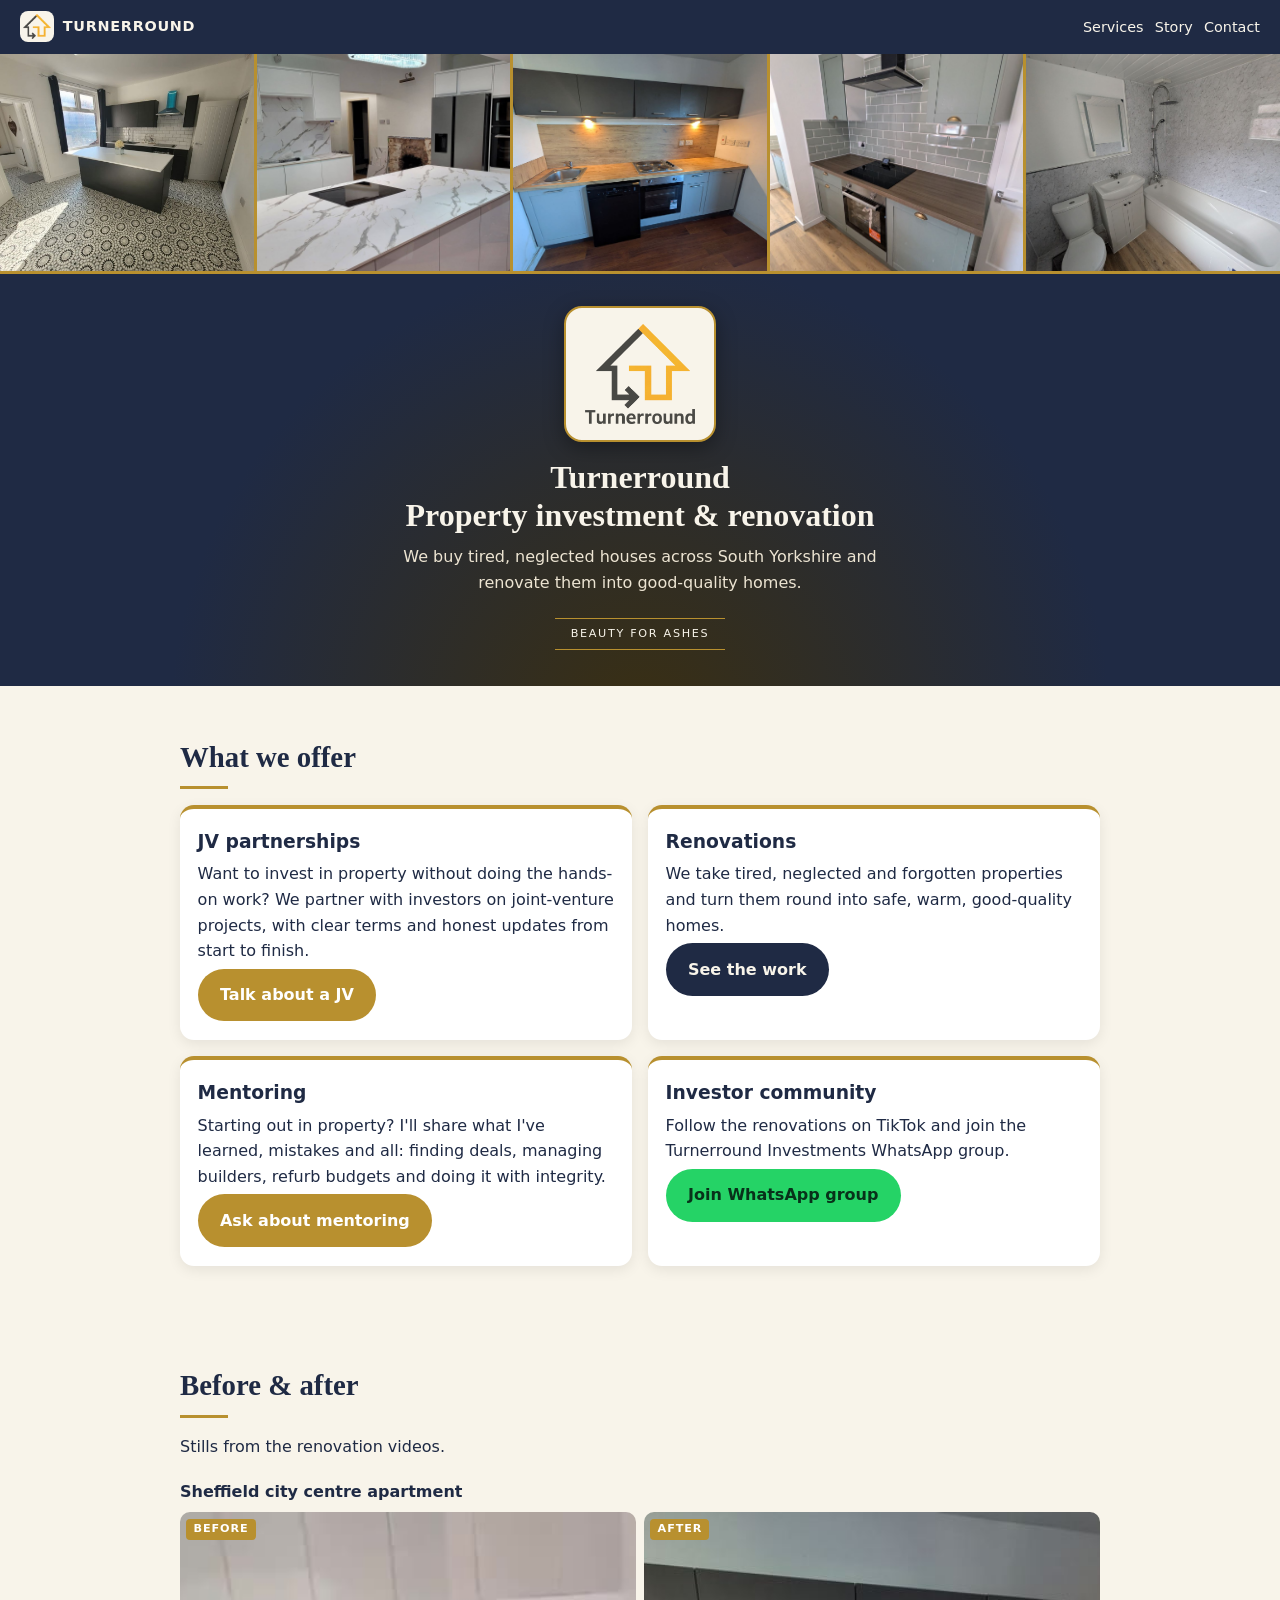
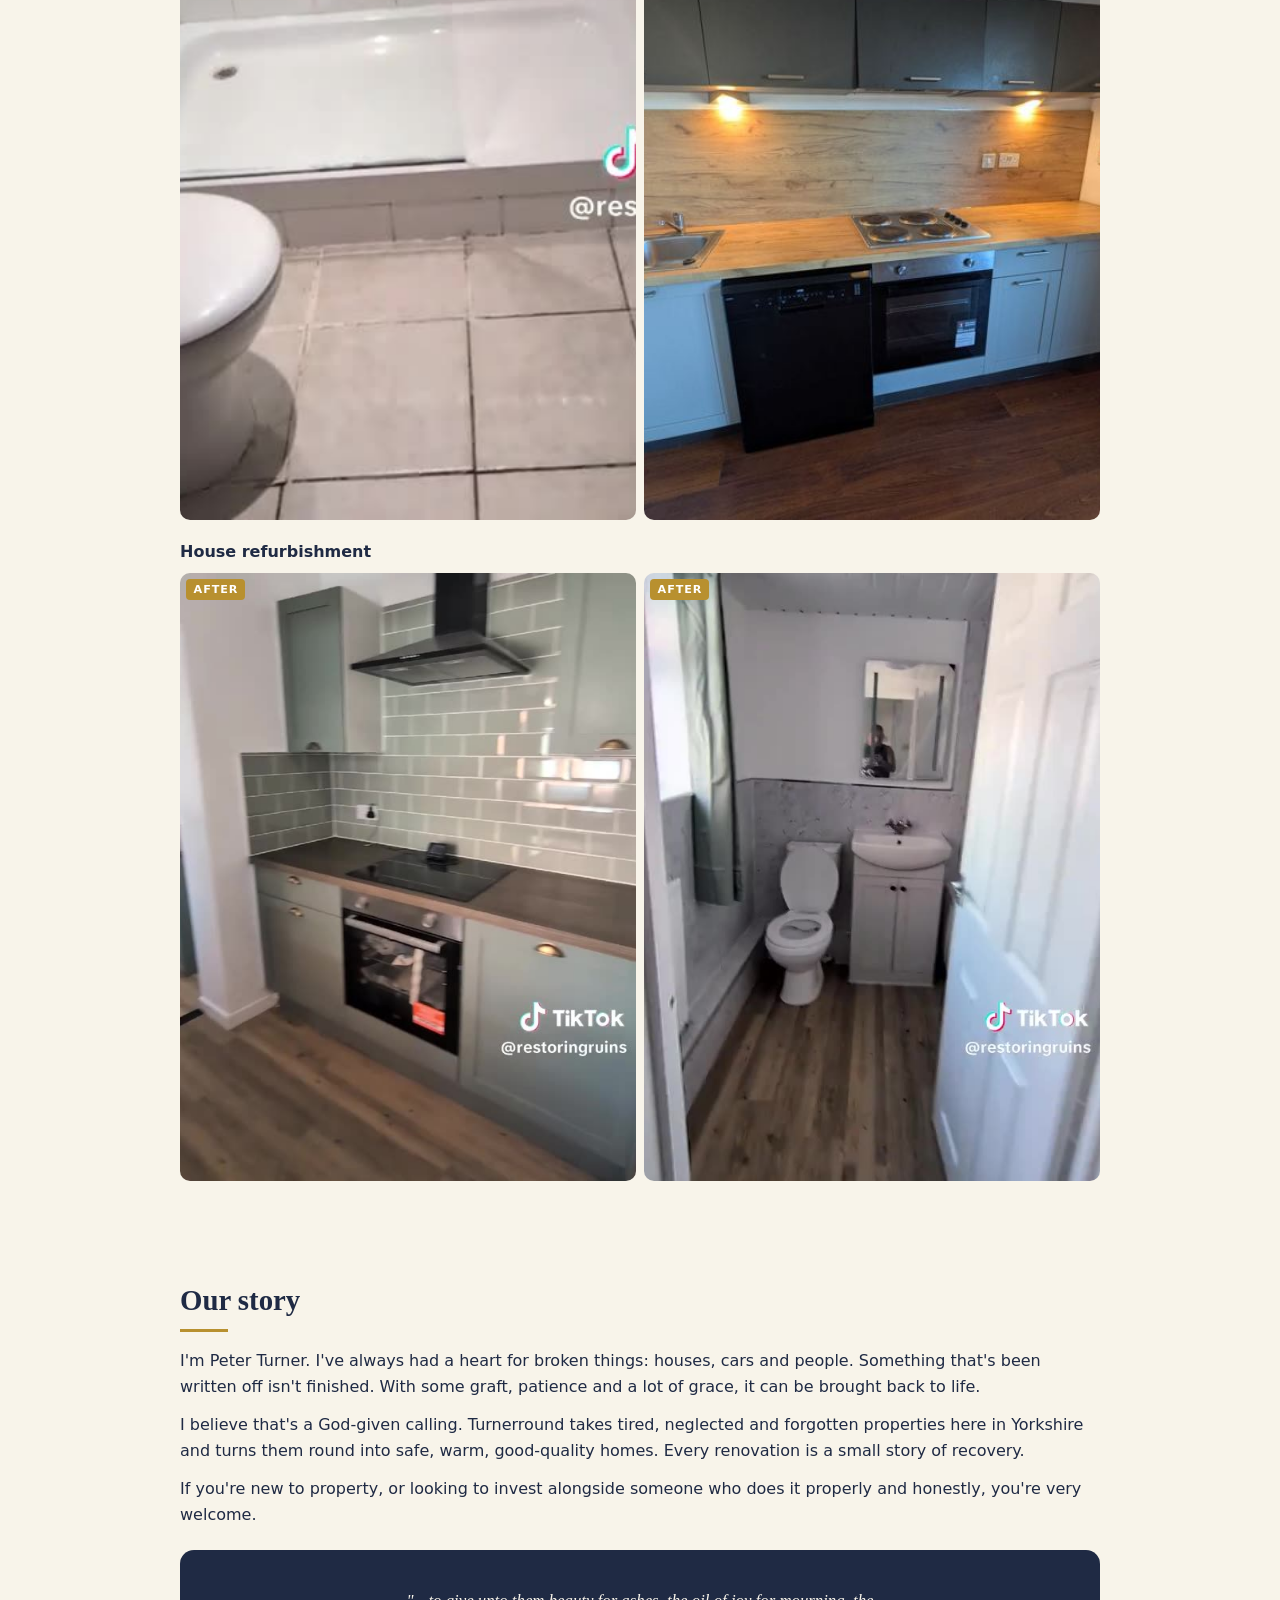
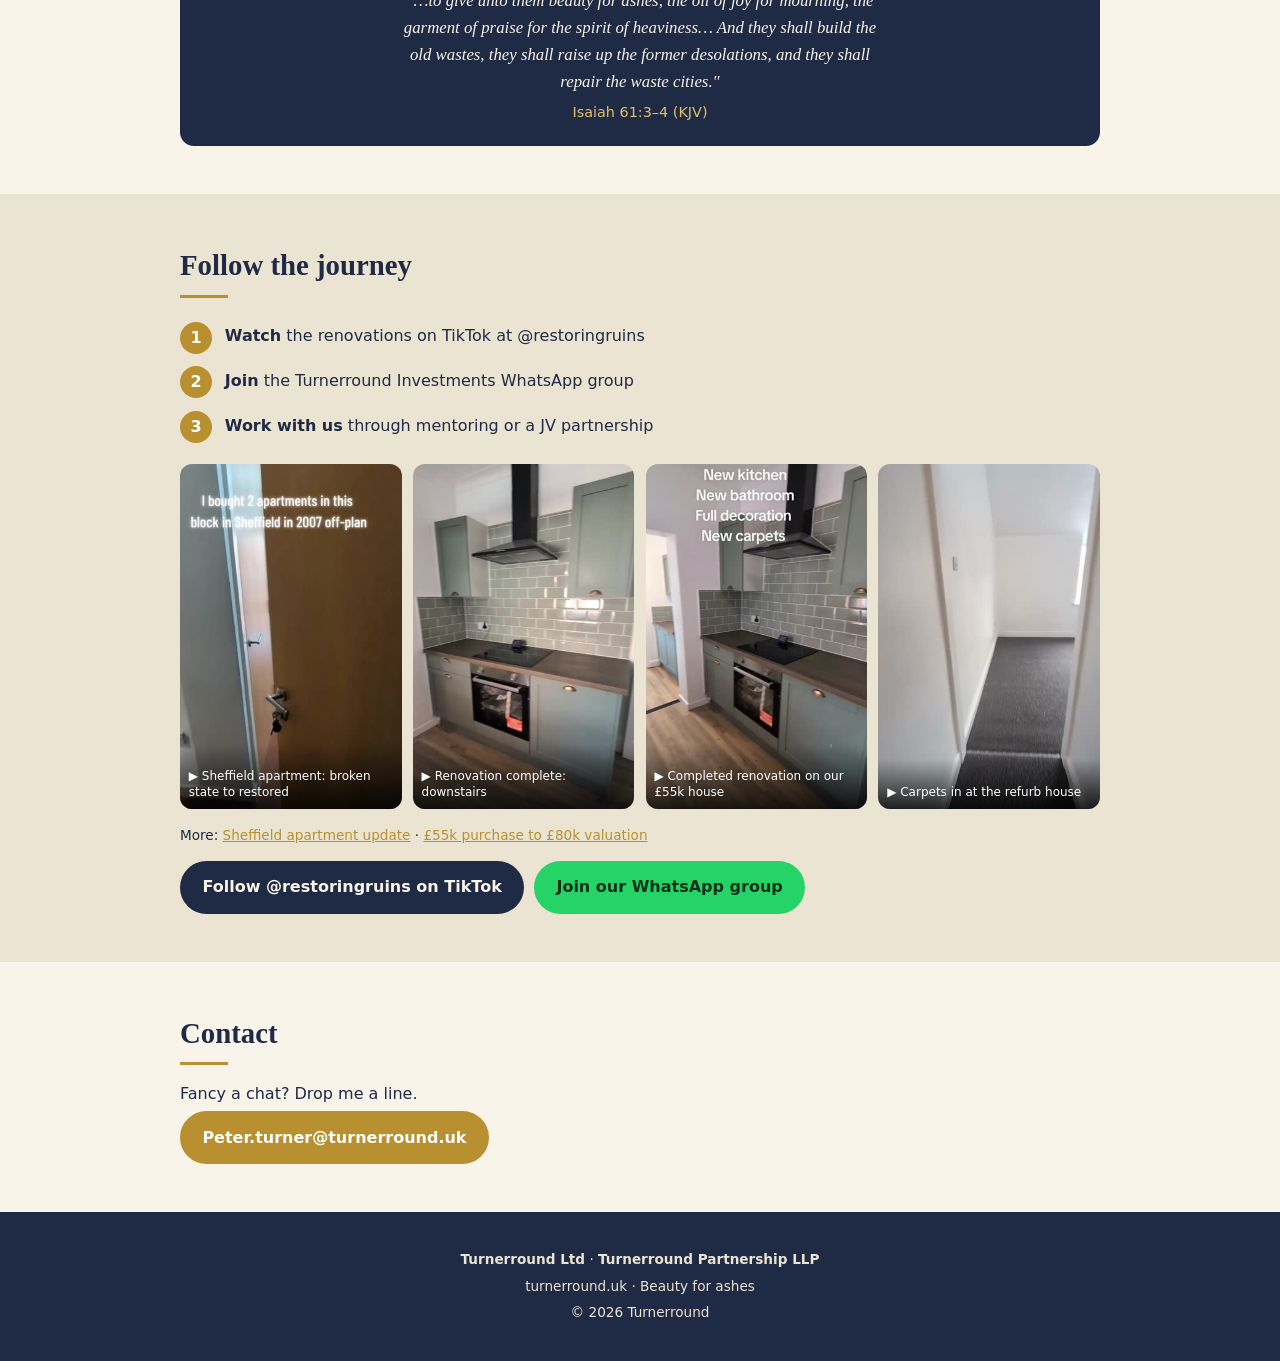
==== index.html @ 64f12f0d "Add Turnerround static site for GitHub Pages. Publish index.html and image assets at the repo root, " ====
<!DOCTYPE html>
<html lang="en-GB"><head><meta charset="utf-8"><meta name="viewport" content="width=device-width,initial-scale=1">
<title>Turnerround | Property investment &amp; renovation, South Yorkshire</title>
<meta name="description" content="Turnerround: restoring ruined houses in South Yorkshire. Renovation stories, mentoring and JV partnerships.">
<link rel="icon" type="image/png" href="img/favicon.png">
<link rel="apple-touch-icon" href="img/apple-touch-icon.png">
<style>
:root{--ash:#1f2a44;--ash2:#34405e;--ember:#b8902f;--ember2:#e0c069;--cream:#f8f4ea;--cream2:#ece4d2}
*{box-sizing:border-box;margin:0}body{font-family:system-ui,-apple-system,"Segoe UI",Roboto,sans-serif;background:var(--cream);color:var(--ash);line-height:1.6}
a{color:var(--ember)}.wrap{max-width:960px;margin:auto;padding:0 1.25rem}
header.nav{position:sticky;top:0;z-index:9;background:var(--ash);color:var(--cream);display:flex;justify-content:space-between;align-items:center;padding:.7rem 1.25rem}
.nav b{letter-spacing:.05em}.nav a{color:var(--cream);text-decoration:none;font-size:.9rem;margin-left:.9rem}
.hero{background:radial-gradient(circle at 50% 110%,#3a2f12 0,var(--ash) 60%);color:var(--cream);text-align:center;padding:3rem 1.25rem 3.5rem}
.logo-badge{display:inline-block;background:var(--cream);border-radius:18px;padding:1rem 1.2rem;box-shadow:0 6px 20px rgba(0,0,0,.35);border:2px solid var(--ember)}.logo-badge img{display:block;width:170px;height:auto}
.nav .brand{display:flex;align-items:center;gap:.55rem;margin:0;color:var(--cream)}.nav .mark{background:var(--cream);border-radius:8px;padding:3px;display:flex}.nav .mark img{width:28px;height:auto;display:block}.hero h1{font-family:Georgia,serif;font-size:2.4rem;margin:.5rem 0}
.verse{font-family:Georgia,serif;font-style:italic;font-size:1.05rem;max-width:30rem;margin:1rem auto .3rem}.ref{color:var(--ember2);font-size:.9rem}
.strap{display:inline-block;margin-top:1.4rem;text-transform:uppercase;letter-spacing:.15em;font-size:.7rem;border-top:1px solid var(--ember);border-bottom:1px solid var(--ember);padding:.4rem 1rem}
section{padding:3rem 0}h2{font-family:Georgia,serif;font-size:1.8rem;margin-bottom:1rem}h2::after{content:"";display:block;width:48px;height:3px;background:var(--ember);margin-top:.4rem}
.alt{background:var(--cream2)}.grid{display:grid;gap:1.2rem}@media(min-width:700px){.grid{grid-template-columns:1fr 1fr}.hero h1{font-size:3.2rem}}
.card{background:#fff;border-radius:14px;overflow:hidden;box-shadow:0 4px 14px rgba(0,0,0,.08)}.card .b{padding:1.1rem}
.ba{display:grid;grid-template-columns:1fr 1fr}.ph{aspect-ratio:4/3;display:flex;align-items:center;justify-content:center;flex-direction:column;font-size:.8rem;color:var(--cream);text-align:center}
.ph.before{background:repeating-linear-gradient(45deg,#4a4744 0 10px,#55524e 10px 20px)}.ph.after{background:linear-gradient(135deg,var(--ember),var(--ember2))}
.ph strong{font-size:.95rem;text-transform:uppercase;letter-spacing:.1em}
.tag{display:inline-block;background:var(--ember);color:#fff;font-size:.7rem;font-weight:700;padding:.15rem .5rem;border-radius:4px;margin-bottom:.4rem}
.btn{display:inline-block;padding:.85rem 1.4rem;border-radius:999px;font-weight:700;text-decoration:none;margin:.3rem .3rem 0 0}
.btn.e{background:var(--ember);color:#fff}.btn.w{background:#25d366;color:#08311a}.btn.t{background:var(--ash);color:var(--cream)}
.steps{counter-reset:s;list-style:none;padding:0}.steps li{counter-increment:s;padding:.6rem 0 .6rem 2.8rem;position:relative}
.steps li::before{content:counter(s);position:absolute;left:0;top:.5rem;width:2rem;height:2rem;border-radius:50%;background:var(--ember);color:#fff;text-align:center;line-height:2rem;font-weight:700}
footer{background:var(--ash);color:var(--cream2);padding:2rem 0;font-size:.85rem;text-align:center}footer p{margin:.3rem 0}
.banner{position:relative;aspect-ratio:4/3;max-height:62vh;width:100%;overflow:hidden;background:linear-gradient(135deg,var(--ash),var(--ash2))}
.banner .slides{display:flex;height:100%;overflow-x:auto;scroll-snap-type:x mandatory;scrollbar-width:none}.banner .slides::-webkit-scrollbar{display:none}
.banner figure{flex:0 0 100%;scroll-snap-align:start;margin:0;position:relative}.banner img{width:100%;height:100%;object-fit:cover;display:block}
.banner figcaption{position:absolute;left:.8rem;bottom:.8rem;background:rgba(31,42,68,.8);color:var(--cream);font-size:.75rem;padding:.2rem .6rem;border-radius:999px}
.banner .slides{position:relative;z-index:1}.banner .empty{position:absolute;inset:0;display:flex;align-items:center;justify-content:center;height:100%;color:var(--ember2);font-size:.85rem;text-align:center;padding:1rem}.banner .empty[hidden]{display:none}
.hero.biz{padding:2rem 1.25rem 2.2rem}.hero.biz h1{font-size:2rem;line-height:1.2}.hero .lead{max-width:32rem;margin:.6rem auto 0;color:var(--cream2)}
.logo-badge.sm img{width:110px}
.offers{display:grid;gap:1rem}@media(min-width:700px){.offers{grid-template-columns:1fr 1fr}}
.offer{background:#fff;border-radius:14px;padding:1.1rem 1.1rem 1.2rem;box-shadow:0 4px 14px rgba(0,0,0,.08);border-top:4px solid var(--ember)}.offer h3{margin-bottom:.3rem}
.scripture{background:var(--ash);color:var(--cream);border-radius:14px;padding:1.4rem;margin-top:1.4rem;text-align:center}
.nav a{margin-left:.7rem}
.strip{display:grid;grid-template-columns:repeat(5,minmax(0,1fr));grid-template-rows:minmax(0,1fr);overflow:hidden;gap:2px;background:var(--ember);padding-bottom:2px;height:130px}.strip img{width:100%;height:100%;object-fit:cover;display:block;min-width:0}@media(min-width:700px){.strip{height:220px;gap:3px;padding-bottom:3px}}
.ttgrid{display:grid;grid-template-columns:1fr 1fr;gap:.7rem;margin:1rem 0}@media(min-width:700px){.ttgrid{grid-template-columns:repeat(4,1fr)}}
.tt{position:relative;display:block;border-radius:12px;overflow:hidden;aspect-ratio:9/14;background:var(--ash);text-decoration:none}.tt img{width:100%;height:100%;object-fit:cover;display:block}
.tt span{position:absolute;left:0;right:0;bottom:0;padding:1.6rem .55rem .5rem;font-size:.75rem;line-height:1.3;color:#fff;background:linear-gradient(transparent,rgba(0,0,0,.8))}
.small{font-size:.85rem;margin-bottom:.6rem}
.ga{margin:1.2rem 0 .5rem;font-size:1rem}.pair{display:grid;grid-template-columns:1fr 1fr;gap:.5rem}.pair figure{margin:0;position:relative;border-radius:10px;overflow:hidden;aspect-ratio:3/4;background:#ddd}
.pair img{width:100%;height:100%;object-fit:cover;display:block}.pair figcaption{position:absolute;top:.4rem;left:.4rem;background:var(--ember);color:#fff;font-size:.7rem;font-weight:700;text-transform:uppercase;letter-spacing:.08em;padding:.1rem .45rem;border-radius:4px}
</style></head><body>
<header class="nav"><a class="brand" href="#"><span class="mark"><img src="img/turnerround-mark.png" alt=""></span><b>TURNERROUND</b></a><nav><a href="#offer">Services</a><a href="#story">Story</a><a href="#contact">Contact</a></nav></header>
<div class="strip" aria-label="Our renovations"><img src="img/banner-cope-kitchen.jpg" alt="Renovated kitchen with island" style="object-position:50% 60%"><img src="img/banner-home-kitchen.jpg" alt="Renovated kitchen with white marble-effect island" style="object-position:50% 50%"><img src="img/banner-q4-kitchen.jpg" alt="Renovated apartment kitchen" style="object-position:50% 50%"><img src="img/banner-leicester-kitchen.jpg" alt="Renovated kitchen and utility" style="object-position:50% 55%"><img src="img/banner-leicester-bathroom.jpg" alt="Renovated bathroom" style="object-position:50% 60%"></div>

<section class="hero biz">
<div class="logo-badge sm"><img src="img/turnerround-logo.png" alt="Turnerround" width="828" height="757"></div>
<h1>Turnerround<br>Property investment &amp; renovation</h1>
<p class="lead">We buy tired, neglected houses across South Yorkshire and renovate them into good-quality homes.</p>
<span class="strap">Beauty for ashes</span>
</section>
<section id="offer"><div class="wrap"><h2>What we offer</h2><div class="offers">
<div class="offer"><h3>JV partnerships</h3><p>Want to invest in property without doing the hands-on work? We partner with investors on joint-venture projects, with clear terms and honest updates from start to finish.</p><a class="btn e" href="mailto:Peter.turner@turnerround.uk?subject=JV%20partnership%20enquiry">Talk about a JV</a></div>
<div class="offer"><h3>Renovations</h3><p>We take tired, neglected and forgotten properties and turn them round into safe, warm, good-quality homes.</p><a class="btn t" href="#before-after">See the work</a></div>
<div class="offer"><h3>Mentoring</h3><p>Starting out in property? I'll share what I've learned, mistakes and all: finding deals, managing builders, refurb budgets and doing it with integrity.</p><a class="btn e" href="mailto:Peter.turner@turnerround.uk?subject=Mentoring%20enquiry">Ask about mentoring</a></div>
<div class="offer"><h3>Investor community</h3><p>Follow the renovations on TikTok and join the Turnerround Investments WhatsApp group.</p><a class="btn w" href="https://chat.whatsapp.com/LIhRfJvyXiQB11U30ed2JP" target="_blank" rel="noopener">Join WhatsApp group</a></div>
</div></div></section>
<section id="before-after"><div class="wrap"><h2>Before &amp; after</h2>
<p style="margin-bottom:1rem">Stills from the renovation videos.</p>
<h3 class="ga">Sheffield city centre apartment</h3>
<div class="pair"><figure><img src="img/gallery/sheffield-before.jpg" alt="Bathroom before renovation" loading="lazy"><figcaption>Before</figcaption></figure><figure><img src="img/gallery/sheffield-after.jpg" alt="Kitchen after renovation" loading="lazy"><figcaption>After</figcaption></figure></div>
<h3 class="ga">House refurbishment</h3>
<div class="pair"><figure><img src="img/gallery/house-kitchen-after.jpg" alt="New kitchen after renovation" loading="lazy"><figcaption>After</figcaption></figure><figure><img src="img/gallery/house-bathroom-after.jpg" alt="New bathroom after renovation" loading="lazy"><figcaption>After</figcaption></figure></div>
</div></section>
<section id="story"><div class="wrap"><h2>Our story</h2>
<p>I'm Peter Turner. I've always had a heart for broken things: houses, cars and people. Something that's been written off isn't finished. With some graft, patience and a lot of grace, it can be brought back to life.</p>
<p style="margin-top:.8rem">I believe that's a God-given calling. Turnerround takes tired, neglected and forgotten properties here in Yorkshire and turns them round into safe, warm, good-quality homes. Every renovation is a small story of recovery.</p>
<p style="margin-top:.8rem">If you're new to property, or looking to invest alongside someone who does it properly and honestly, you're very welcome.</p>
<div class="scripture"><p class="verse">"…to give unto them beauty for ashes, the oil of joy for mourning, the garment of praise for the spirit of heaviness… And they shall build the old wastes, they shall raise up the former desolations, and they shall repair the waste cities."</p><p class="ref">Isaiah 61:3–4 (KJV)</p></div></div></section>
<section id="follow" class="alt"><div class="wrap"><h2>Follow the journey</h2>
<ol class="steps"><li><b>Watch</b> the renovations on TikTok at @restoringruins</li><li><b>Join</b> the Turnerround Investments WhatsApp group</li><li><b>Work with us</b> through mentoring or a JV partnership</li></ol>
<div class="ttgrid"><a class="tt" href="https://www.tiktok.com/@restoringruins/video/7697686761236925718" target="_blank" rel="noopener"><img src="img/gallery/tt-7697686761236925718.jpg" alt="" loading="lazy"><span>▶ Sheffield apartment: broken state to restored</span></a><a class="tt" href="https://www.tiktok.com/@restoringruins/video/7680427005292186902" target="_blank" rel="noopener"><img src="img/gallery/tt-7680427005292186902.jpg" alt="" loading="lazy"><span>▶ Renovation complete: downstairs</span></a><a class="tt" href="https://www.tiktok.com/@restoringruins/video/7680300066338278678" target="_blank" rel="noopener"><img src="img/gallery/tt-7680300066338278678.jpg" alt="" loading="lazy"><span>▶ Completed renovation on our £55k house</span></a><a class="tt" href="https://www.tiktok.com/@restoringruins/video/7675671522433862934" target="_blank" rel="noopener"><img src="img/gallery/tt-7675671522433862934.jpg" alt="" loading="lazy"><span>▶ Carpets in at the refurb house</span></a></div><p class="small">More: <a href="https://www.tiktok.com/@restoringruins/video/7692518369119030550" target="_blank" rel="noopener">Sheffield apartment update</a> · <a href="https://www.tiktok.com/@restoringruins/video/7686686514251648278" target="_blank" rel="noopener">£55k purchase to £80k valuation</a></p><a class="btn t" href="https://www.tiktok.com/@restoringruins" target="_blank" rel="noopener">Follow @restoringruins on TikTok</a>
<a class="btn w" href="https://chat.whatsapp.com/LIhRfJvyXiQB11U30ed2JP" target="_blank" rel="noopener">Join our WhatsApp group</a></div></section>
<section id="contact"><div class="wrap"><h2>Contact</h2><p>Fancy a chat? Drop me a line.</p><a class="btn e" href="mailto:Peter.turner@turnerround.uk">Peter.turner@turnerround.uk</a></div></section>
<footer><div class="wrap"><p><b>Turnerround Ltd</b> · <b>Turnerround Partnership LLP</b></p><p>turnerround.uk · Beauty for ashes</p><p>© 2026 Turnerround</p></div></footer>
</body></html>
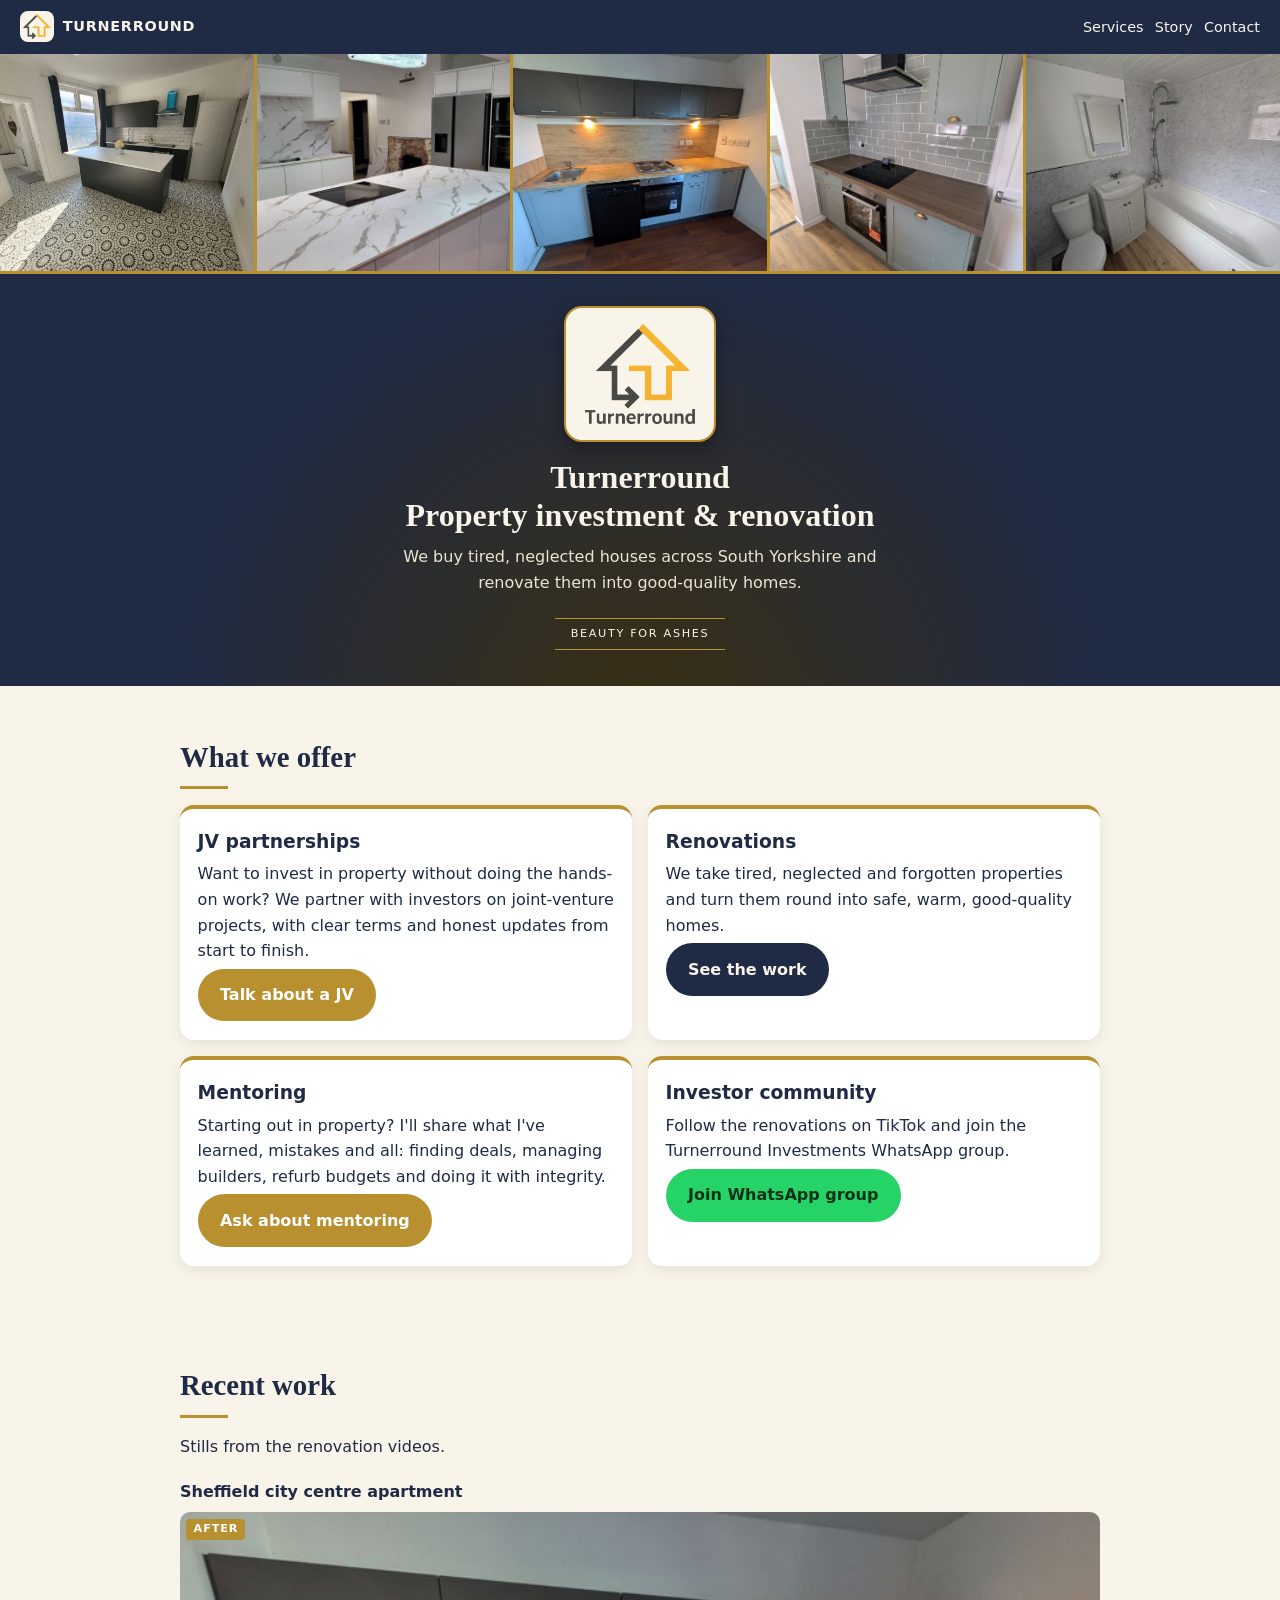
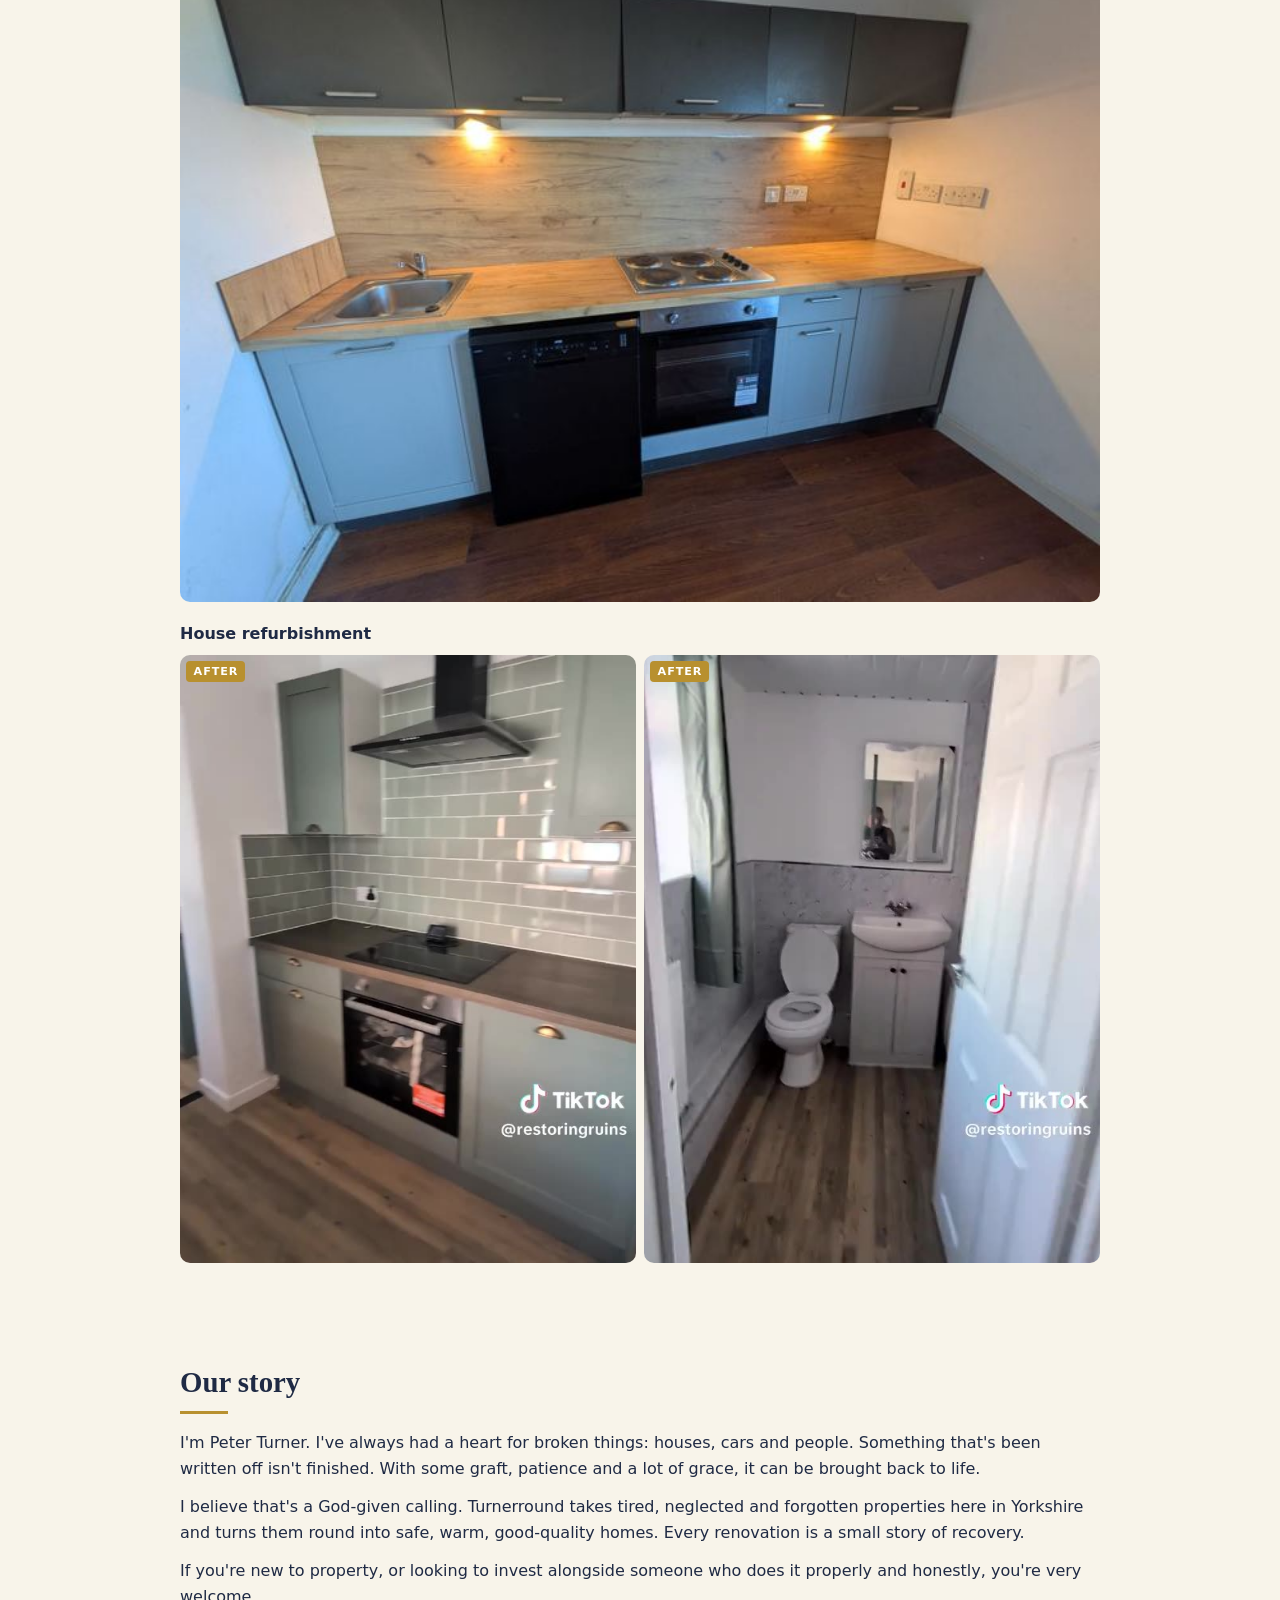
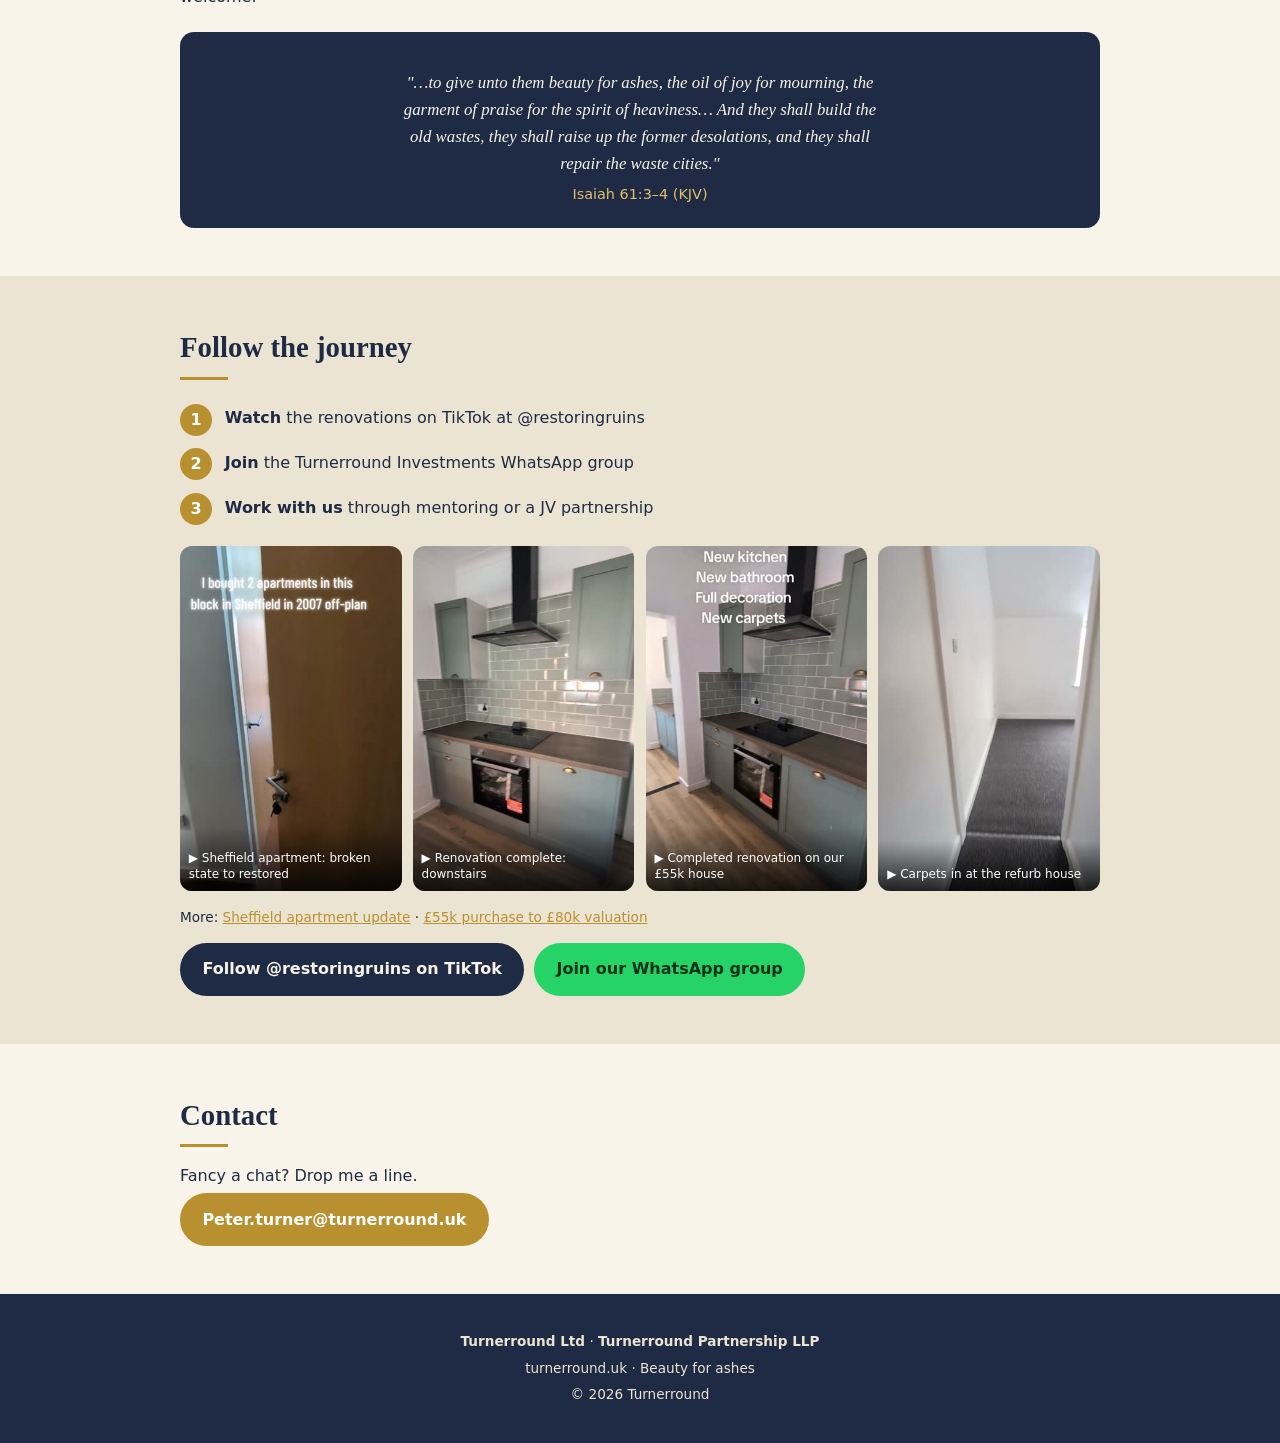
==== commit a5c58ad0: "Remove Sheffield 'before' photo; show after image full-width and retitle section Co-authored-by: pet" ====
--- a/index.html
+++ b/index.html
@@ -61,10 +61,10 @@
 <div class="offer"><h3>Mentoring</h3><p>Starting out in property? I'll share what I've learned, mistakes and all: finding deals, managing builders, refurb budgets and doing it with integrity.</p><a class="btn e" href="mailto:Peter.turner@turnerround.uk?subject=Mentoring%20enquiry">Ask about mentoring</a></div>
 <div class="offer"><h3>Investor community</h3><p>Follow the renovations on TikTok and join the Turnerround Investments WhatsApp group.</p><a class="btn w" href="https://chat.whatsapp.com/LIhRfJvyXiQB11U30ed2JP" target="_blank" rel="noopener">Join WhatsApp group</a></div>
 </div></div></section>
-<section id="before-after"><div class="wrap"><h2>Before &amp; after</h2>
+<section id="before-after"><div class="wrap"><h2>Recent work</h2>
 <p style="margin-bottom:1rem">Stills from the renovation videos.</p>
 <h3 class="ga">Sheffield city centre apartment</h3>
-<div class="pair"><figure><img src="img/gallery/sheffield-before.jpg" alt="Bathroom before renovation" loading="lazy"><figcaption>Before</figcaption></figure><figure><img src="img/gallery/sheffield-after.jpg" alt="Kitchen after renovation" loading="lazy"><figcaption>After</figcaption></figure></div>
+<div class="pair"><figure style="grid-column:1/-1;aspect-ratio:4/3"><img src="img/gallery/sheffield-after.jpg" alt="Kitchen after renovation" loading="lazy"><figcaption>After</figcaption></figure></div>
 <h3 class="ga">House refurbishment</h3>
 <div class="pair"><figure><img src="img/gallery/house-kitchen-after.jpg" alt="New kitchen after renovation" loading="lazy"><figcaption>After</figcaption></figure><figure><img src="img/gallery/house-bathroom-after.jpg" alt="New bathroom after renovation" loading="lazy"><figcaption>After</figcaption></figure></div>
 </div></section>
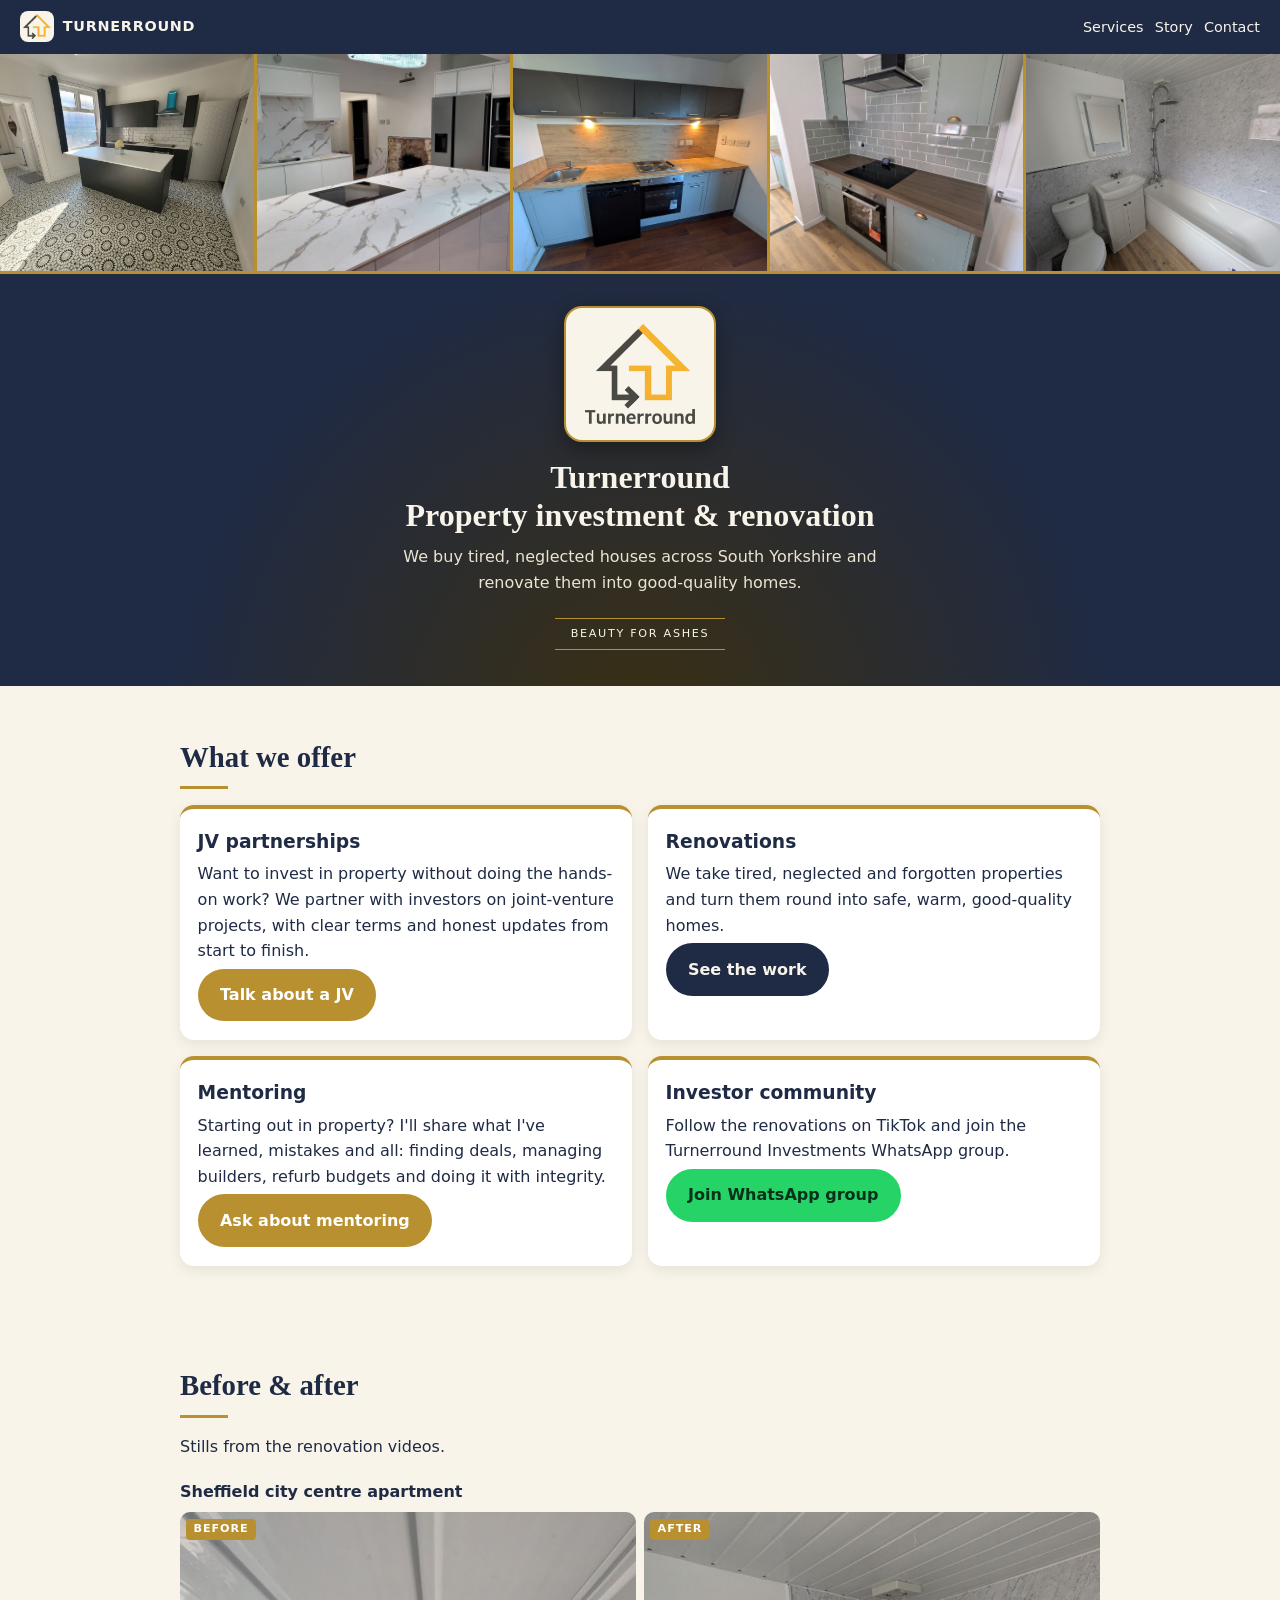
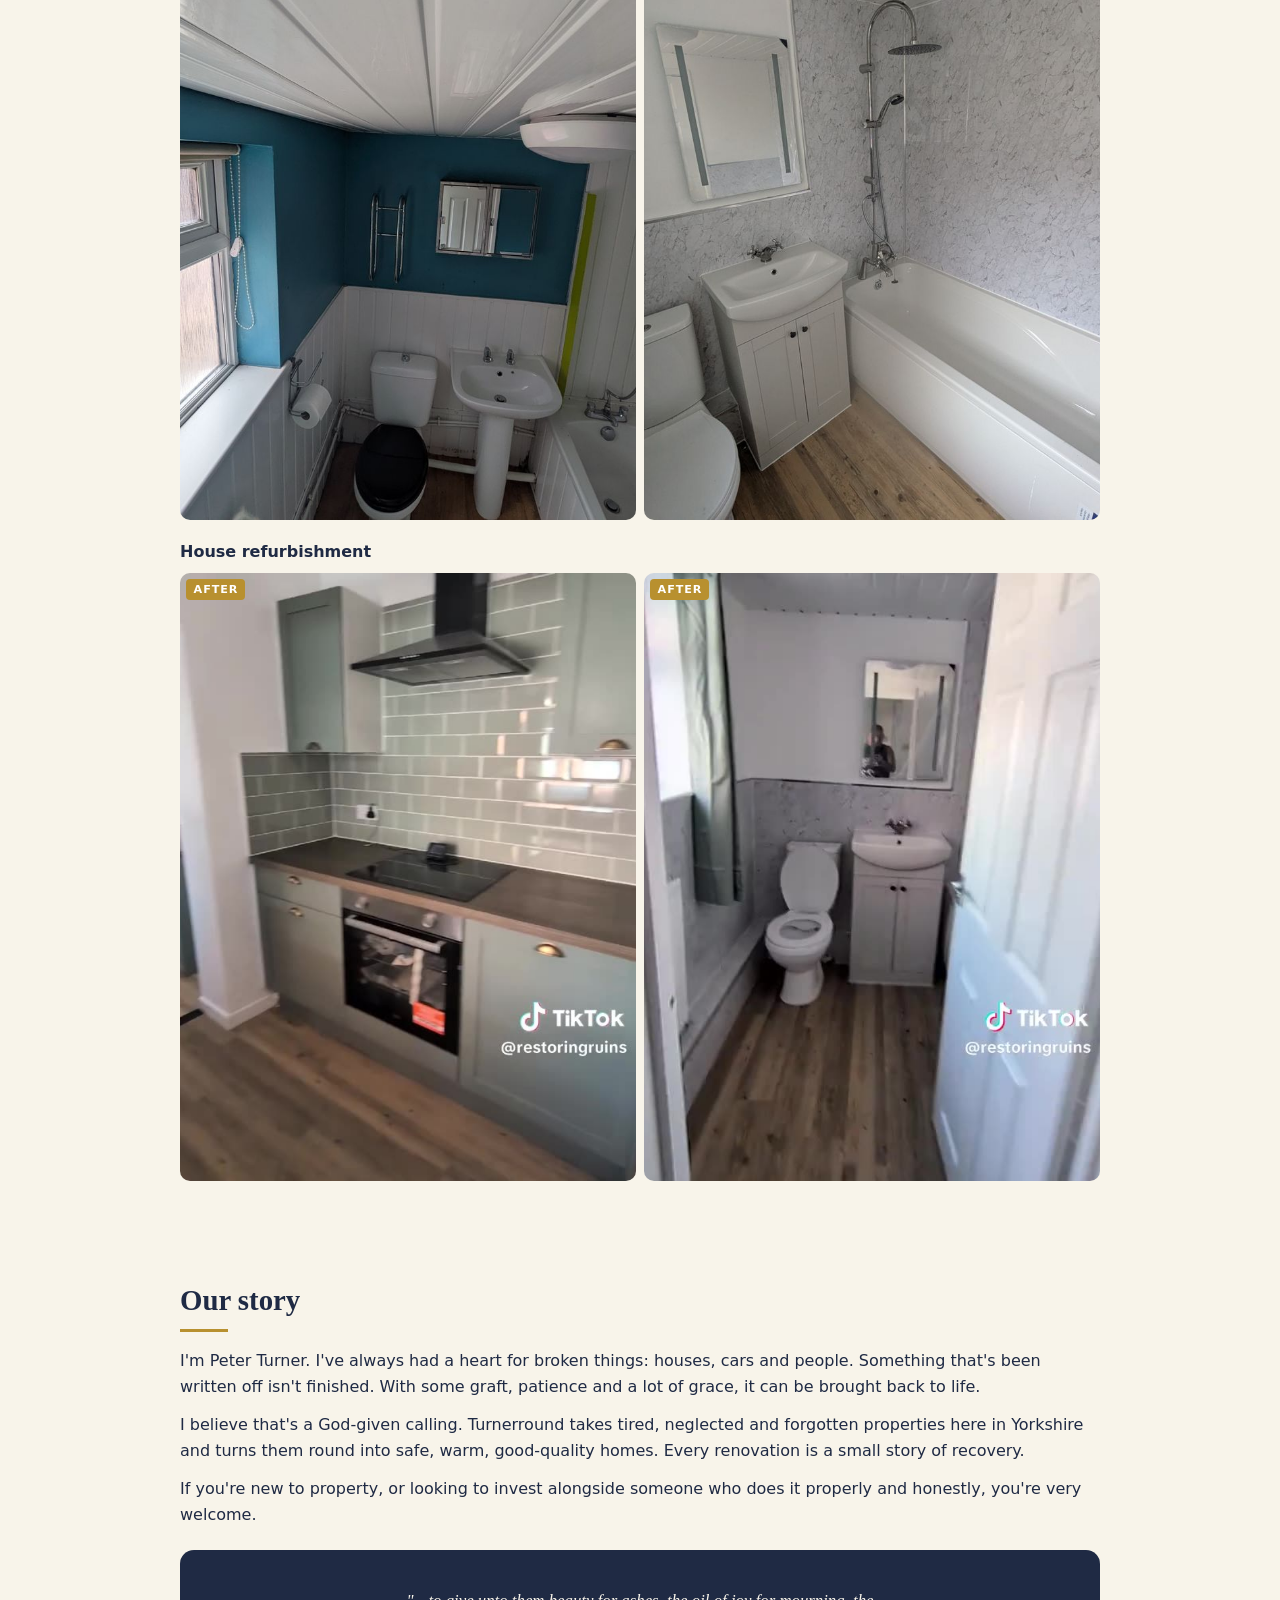
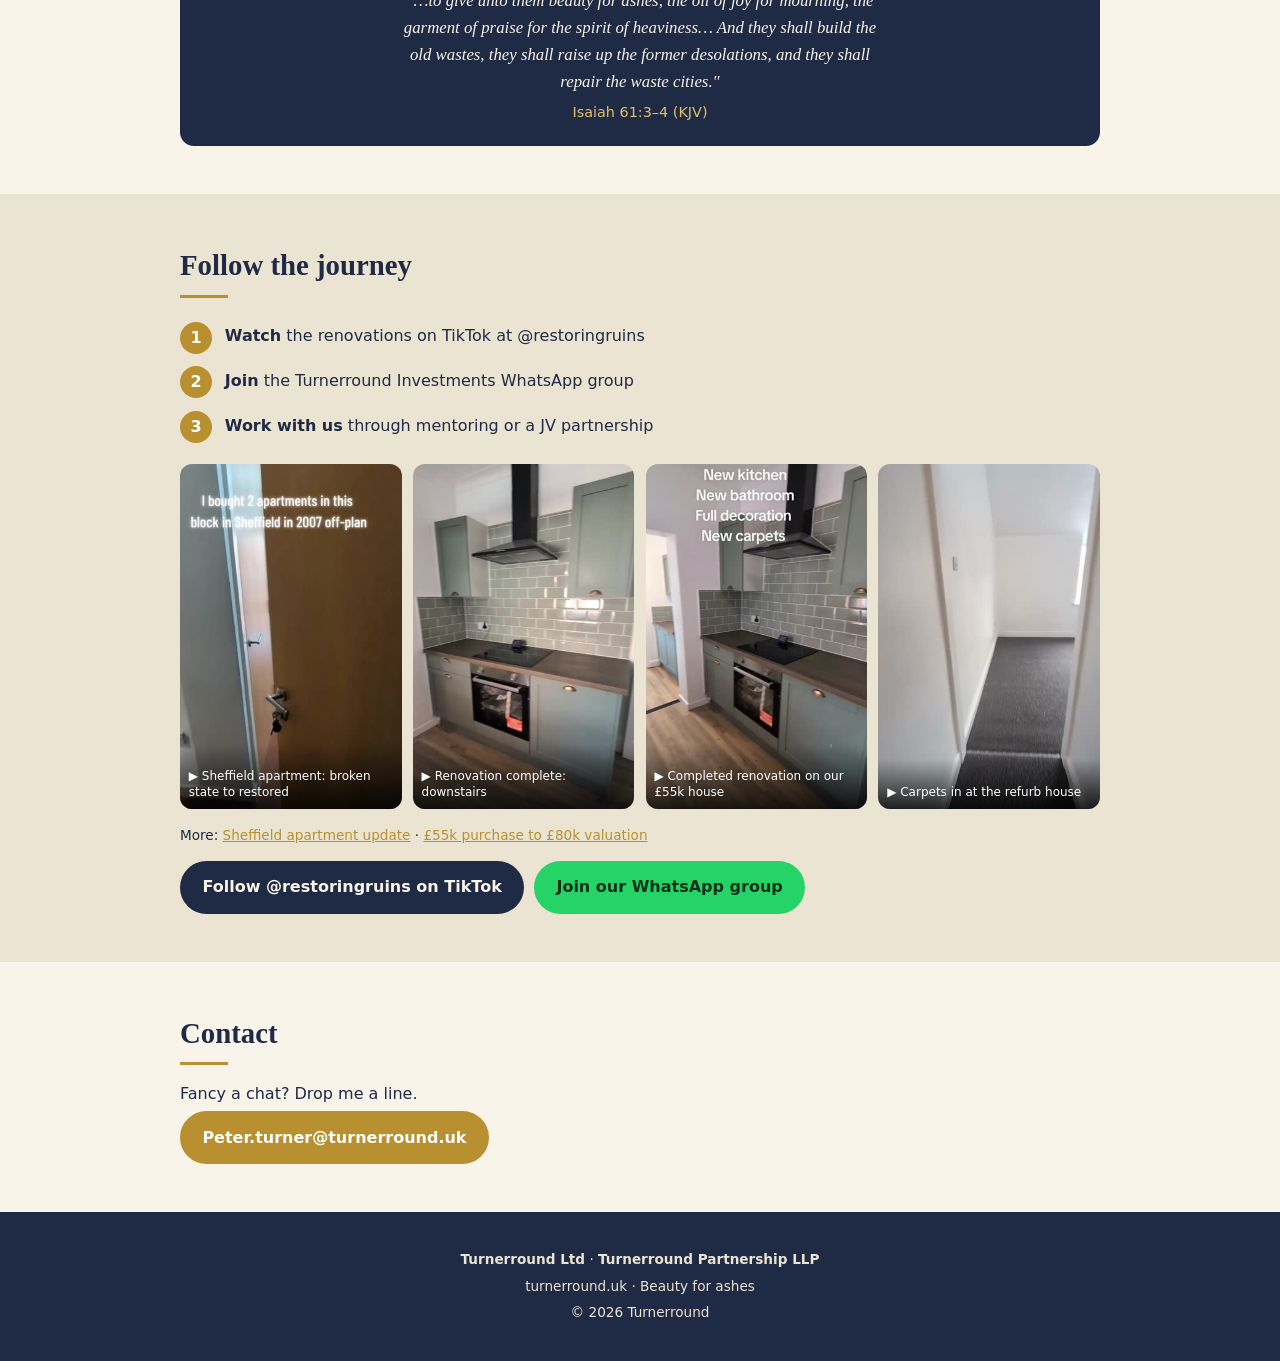
==== commit 79cfdb2e: "Show same-room bathroom before and after under Before & after Co-authored-by: petedturner-prog <pete" ====
--- a/index.html
+++ b/index.html
@@ -61,10 +61,10 @@
 <div class="offer"><h3>Mentoring</h3><p>Starting out in property? I'll share what I've learned, mistakes and all: finding deals, managing builders, refurb budgets and doing it with integrity.</p><a class="btn e" href="mailto:Peter.turner@turnerround.uk?subject=Mentoring%20enquiry">Ask about mentoring</a></div>
 <div class="offer"><h3>Investor community</h3><p>Follow the renovations on TikTok and join the Turnerround Investments WhatsApp group.</p><a class="btn w" href="https://chat.whatsapp.com/LIhRfJvyXiQB11U30ed2JP" target="_blank" rel="noopener">Join WhatsApp group</a></div>
 </div></div></section>
-<section id="before-after"><div class="wrap"><h2>Recent work</h2>
+<section id="before-after"><div class="wrap"><h2>Before &amp; after</h2>
 <p style="margin-bottom:1rem">Stills from the renovation videos.</p>
 <h3 class="ga">Sheffield city centre apartment</h3>
-<div class="pair"><figure style="grid-column:1/-1;aspect-ratio:4/3"><img src="img/gallery/sheffield-after.jpg" alt="Kitchen after renovation" loading="lazy"><figcaption>After</figcaption></figure></div>
+<div class="pair"><figure><img src="img/gallery/bathroom-before.jpg" alt="Bathroom before renovation" loading="lazy"><figcaption>Before</figcaption></figure><figure><img src="img/gallery/bathroom-after.jpg" alt="Bathroom after renovation" loading="lazy"><figcaption>After</figcaption></figure></div>
 <h3 class="ga">House refurbishment</h3>
 <div class="pair"><figure><img src="img/gallery/house-kitchen-after.jpg" alt="New kitchen after renovation" loading="lazy"><figcaption>After</figcaption></figure><figure><img src="img/gallery/house-bathroom-after.jpg" alt="New bathroom after renovation" loading="lazy"><figcaption>After</figcaption></figure></div>
 </div></section>
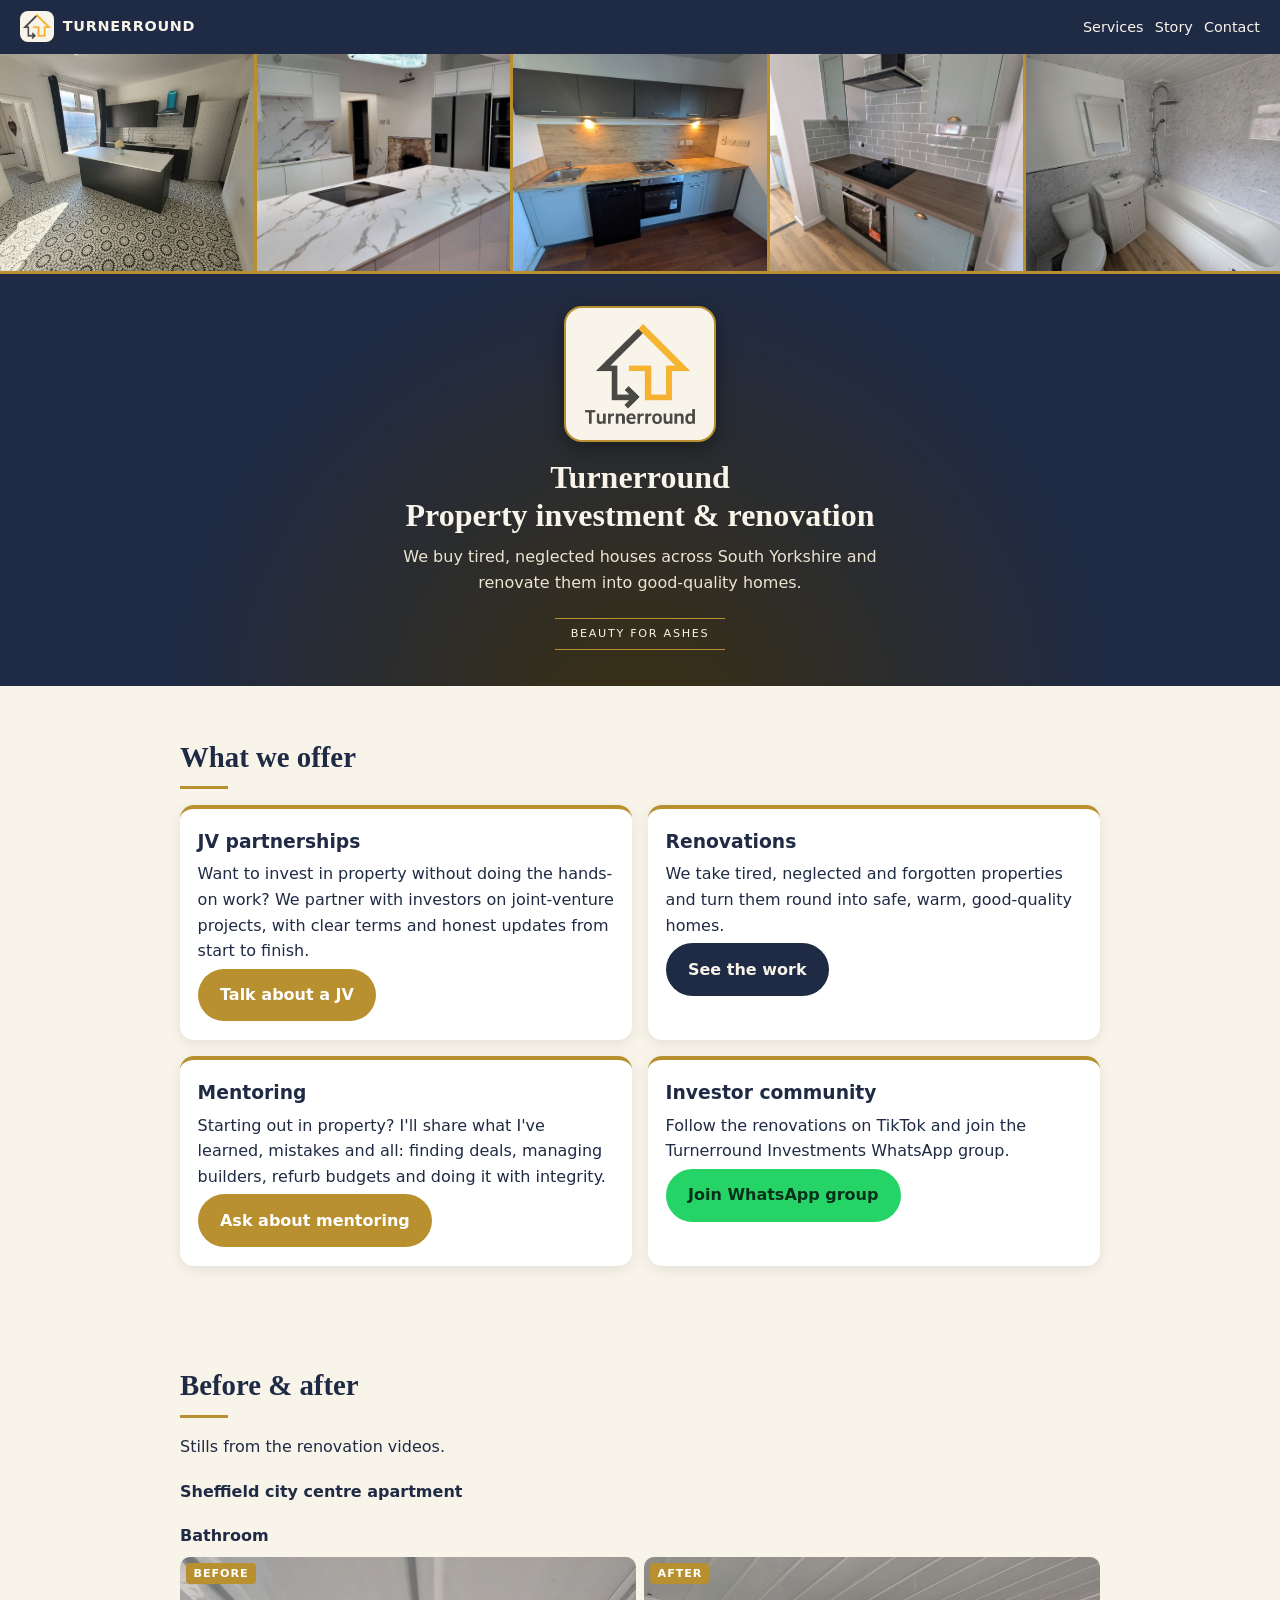
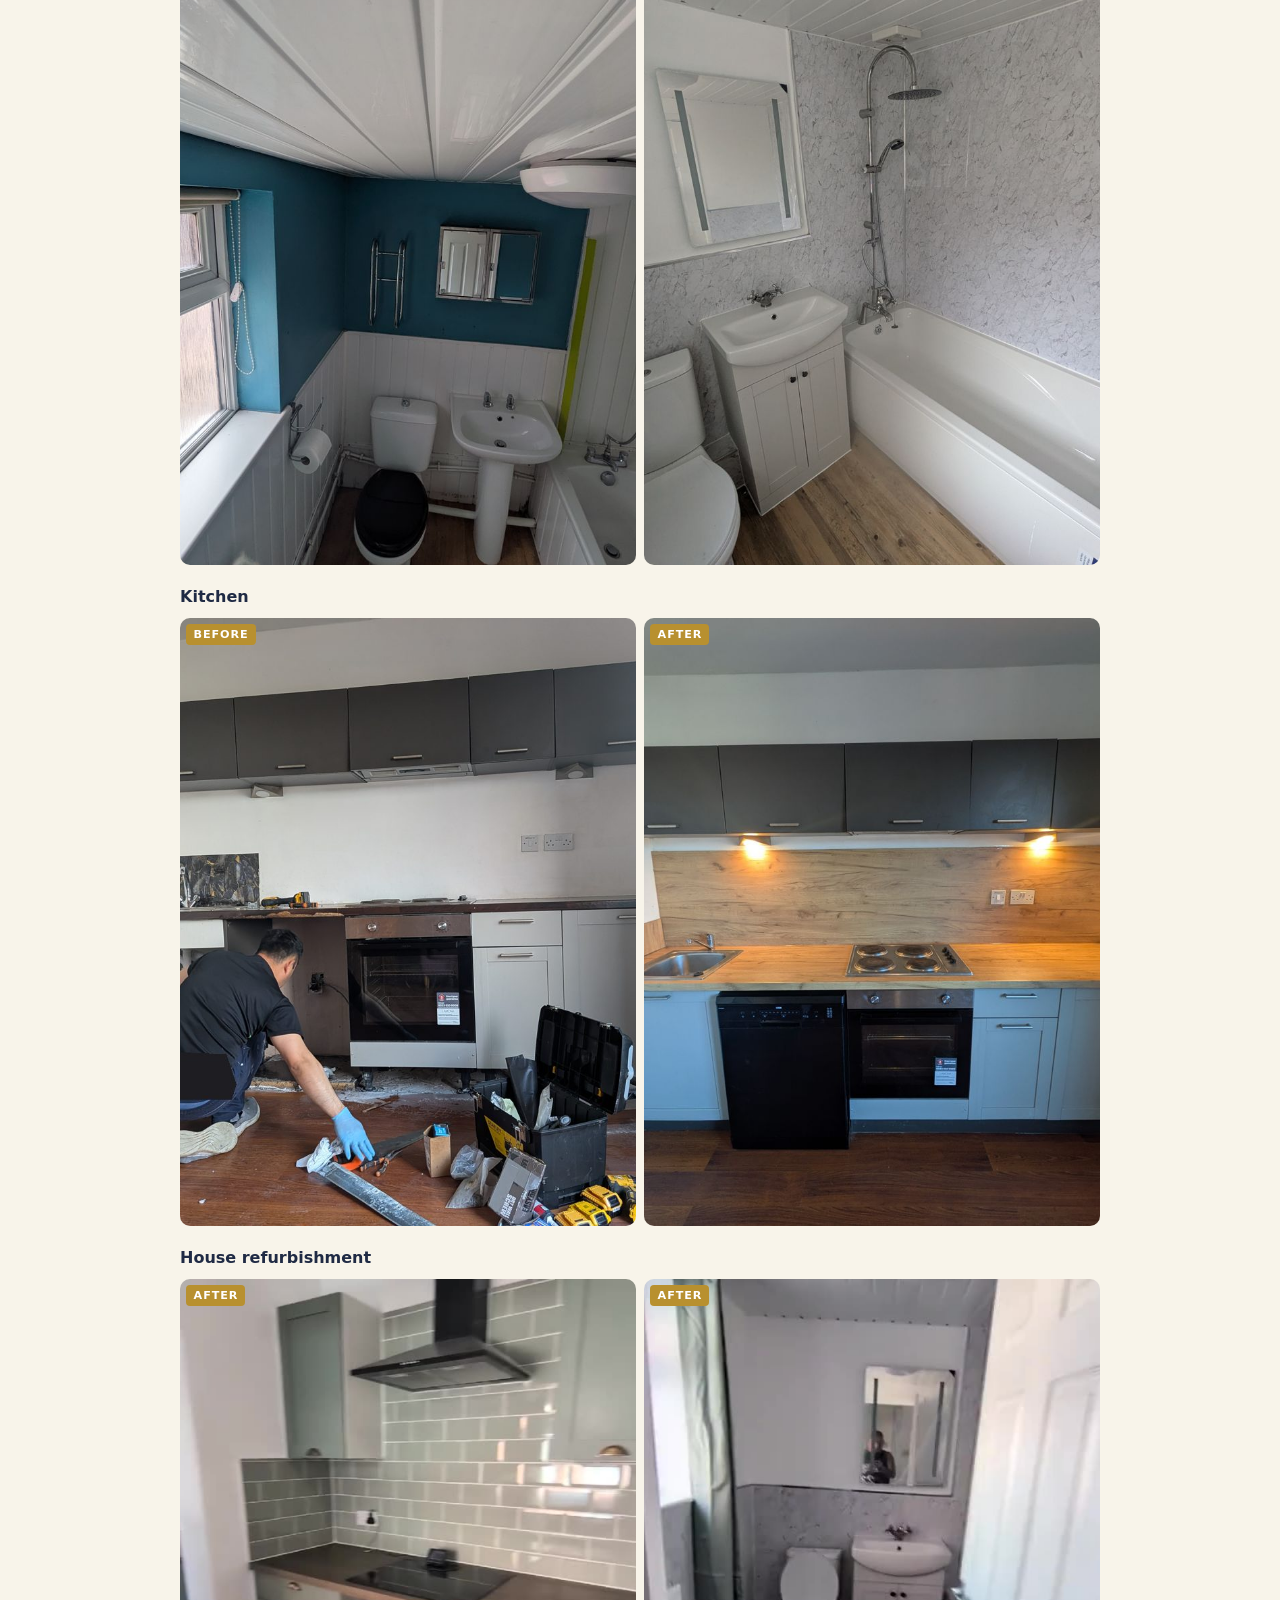
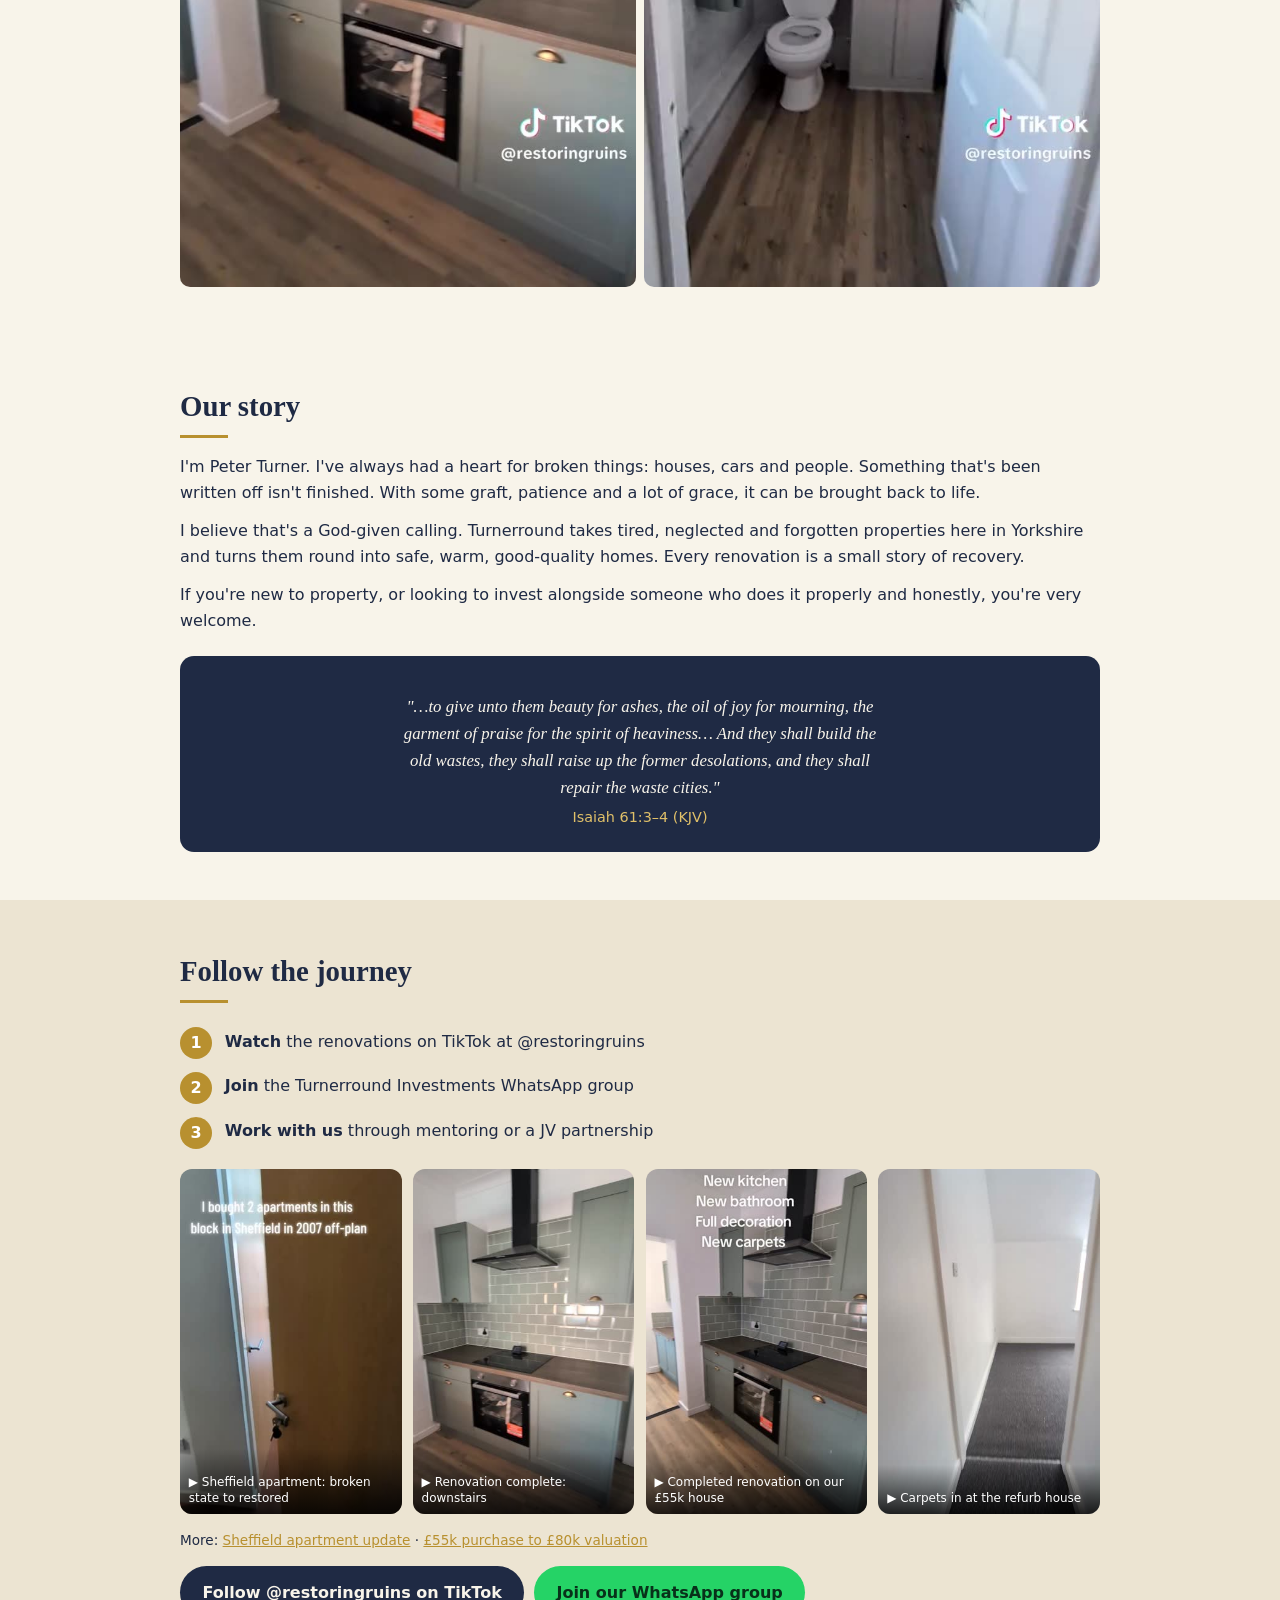
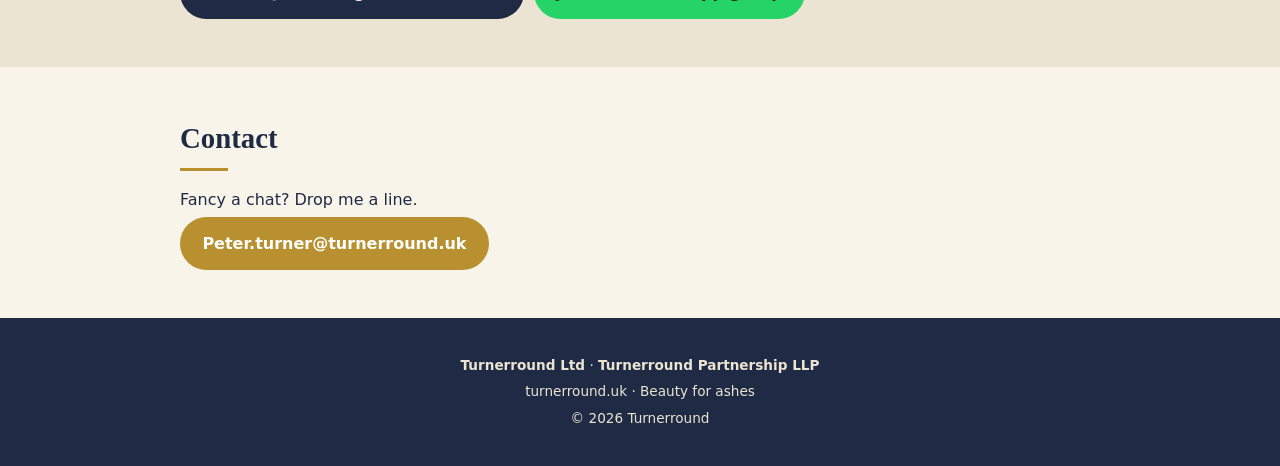
==== commit 4353e7ac: "Add kitchen before and after pair under the bathroom Co-authored-by: petedturner-prog <petedturner-p" ====
--- a/index.html
+++ b/index.html
@@ -64,7 +64,10 @@
 <section id="before-after"><div class="wrap"><h2>Before &amp; after</h2>
 <p style="margin-bottom:1rem">Stills from the renovation videos.</p>
 <h3 class="ga">Sheffield city centre apartment</h3>
+<h3 class="ga">Bathroom</h3>
 <div class="pair"><figure><img src="img/gallery/bathroom-before.jpg" alt="Bathroom before renovation" loading="lazy"><figcaption>Before</figcaption></figure><figure><img src="img/gallery/bathroom-after.jpg" alt="Bathroom after renovation" loading="lazy"><figcaption>After</figcaption></figure></div>
+<h3 class="ga">Kitchen</h3>
+<div class="pair"><figure><img src="img/gallery/kitchen-before.jpg" alt="Kitchen before renovation" loading="lazy"><figcaption>Before</figcaption></figure><figure><img src="img/gallery/kitchen-after.jpg" alt="Kitchen after renovation" loading="lazy"><figcaption>After</figcaption></figure></div>
 <h3 class="ga">House refurbishment</h3>
 <div class="pair"><figure><img src="img/gallery/house-kitchen-after.jpg" alt="New kitchen after renovation" loading="lazy"><figcaption>After</figcaption></figure><figure><img src="img/gallery/house-bathroom-after.jpg" alt="New bathroom after renovation" loading="lazy"><figcaption>After</figcaption></figure></div>
 </div></section>
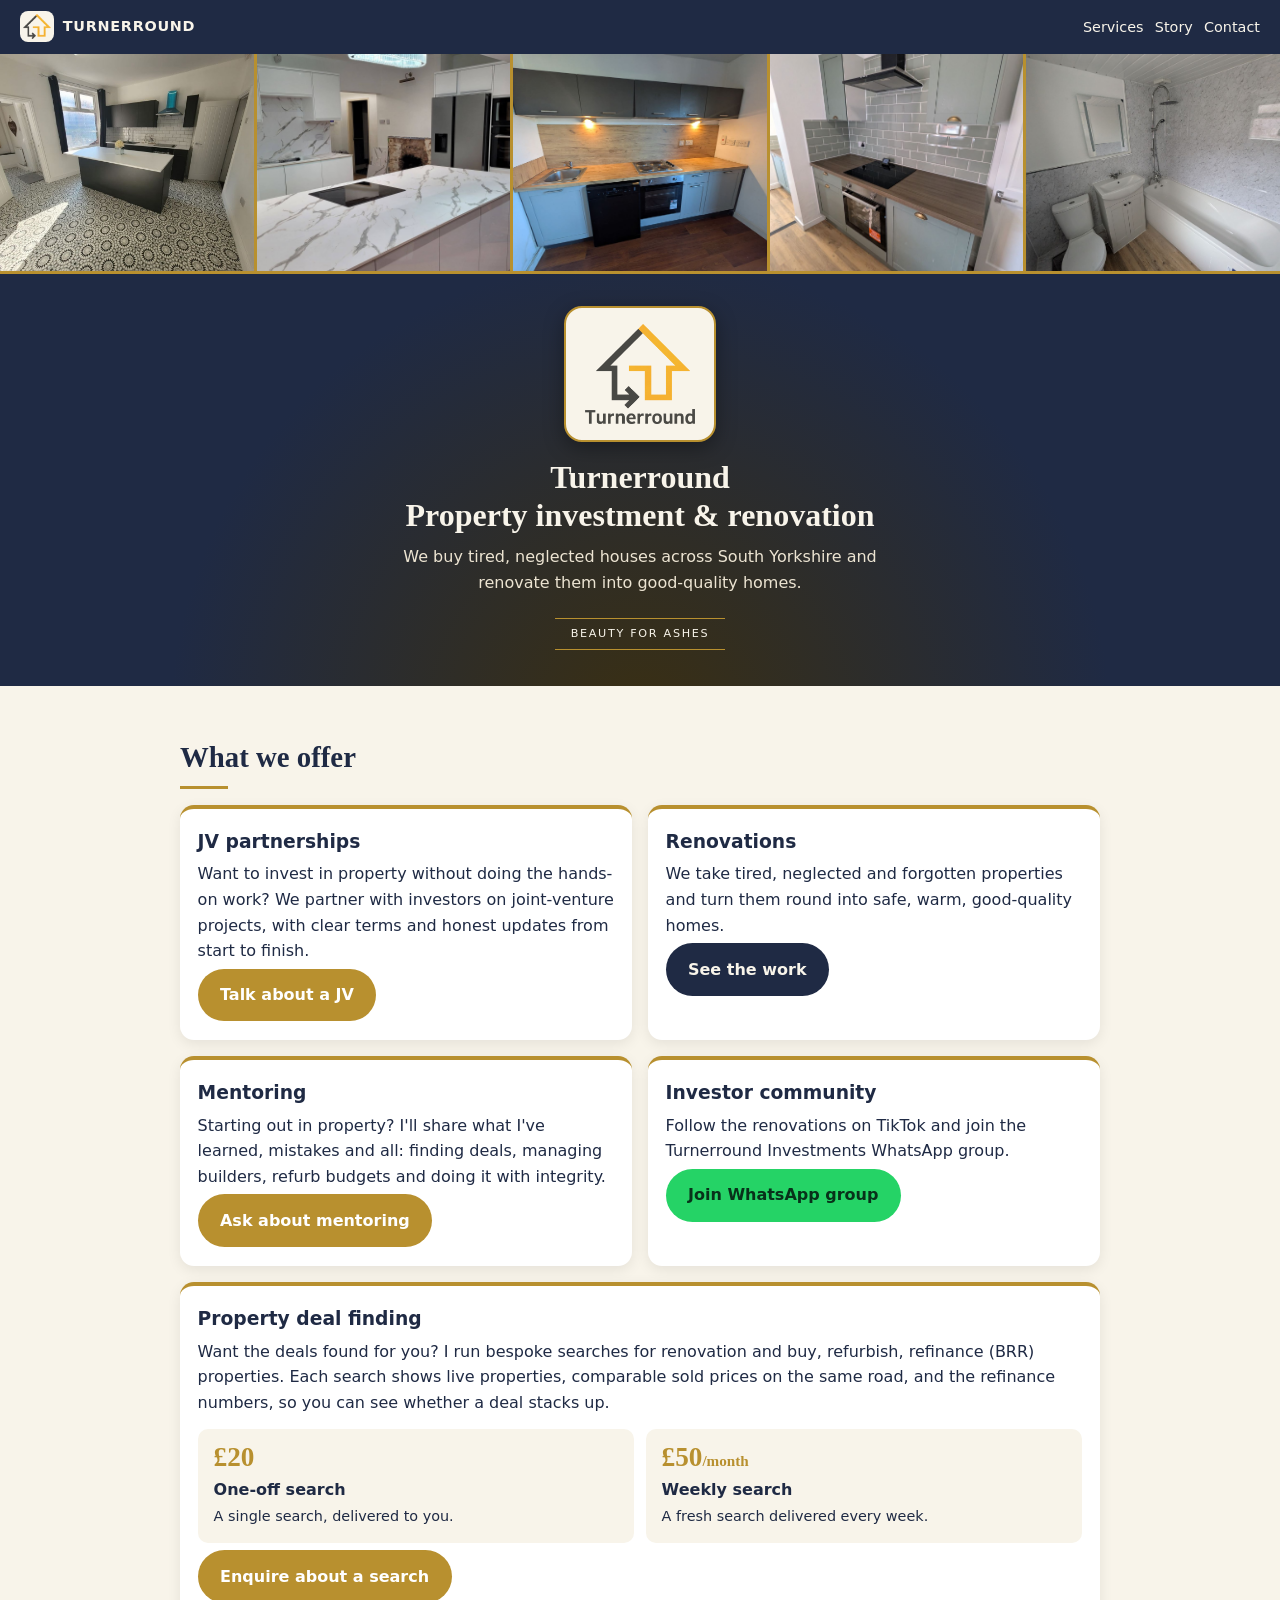
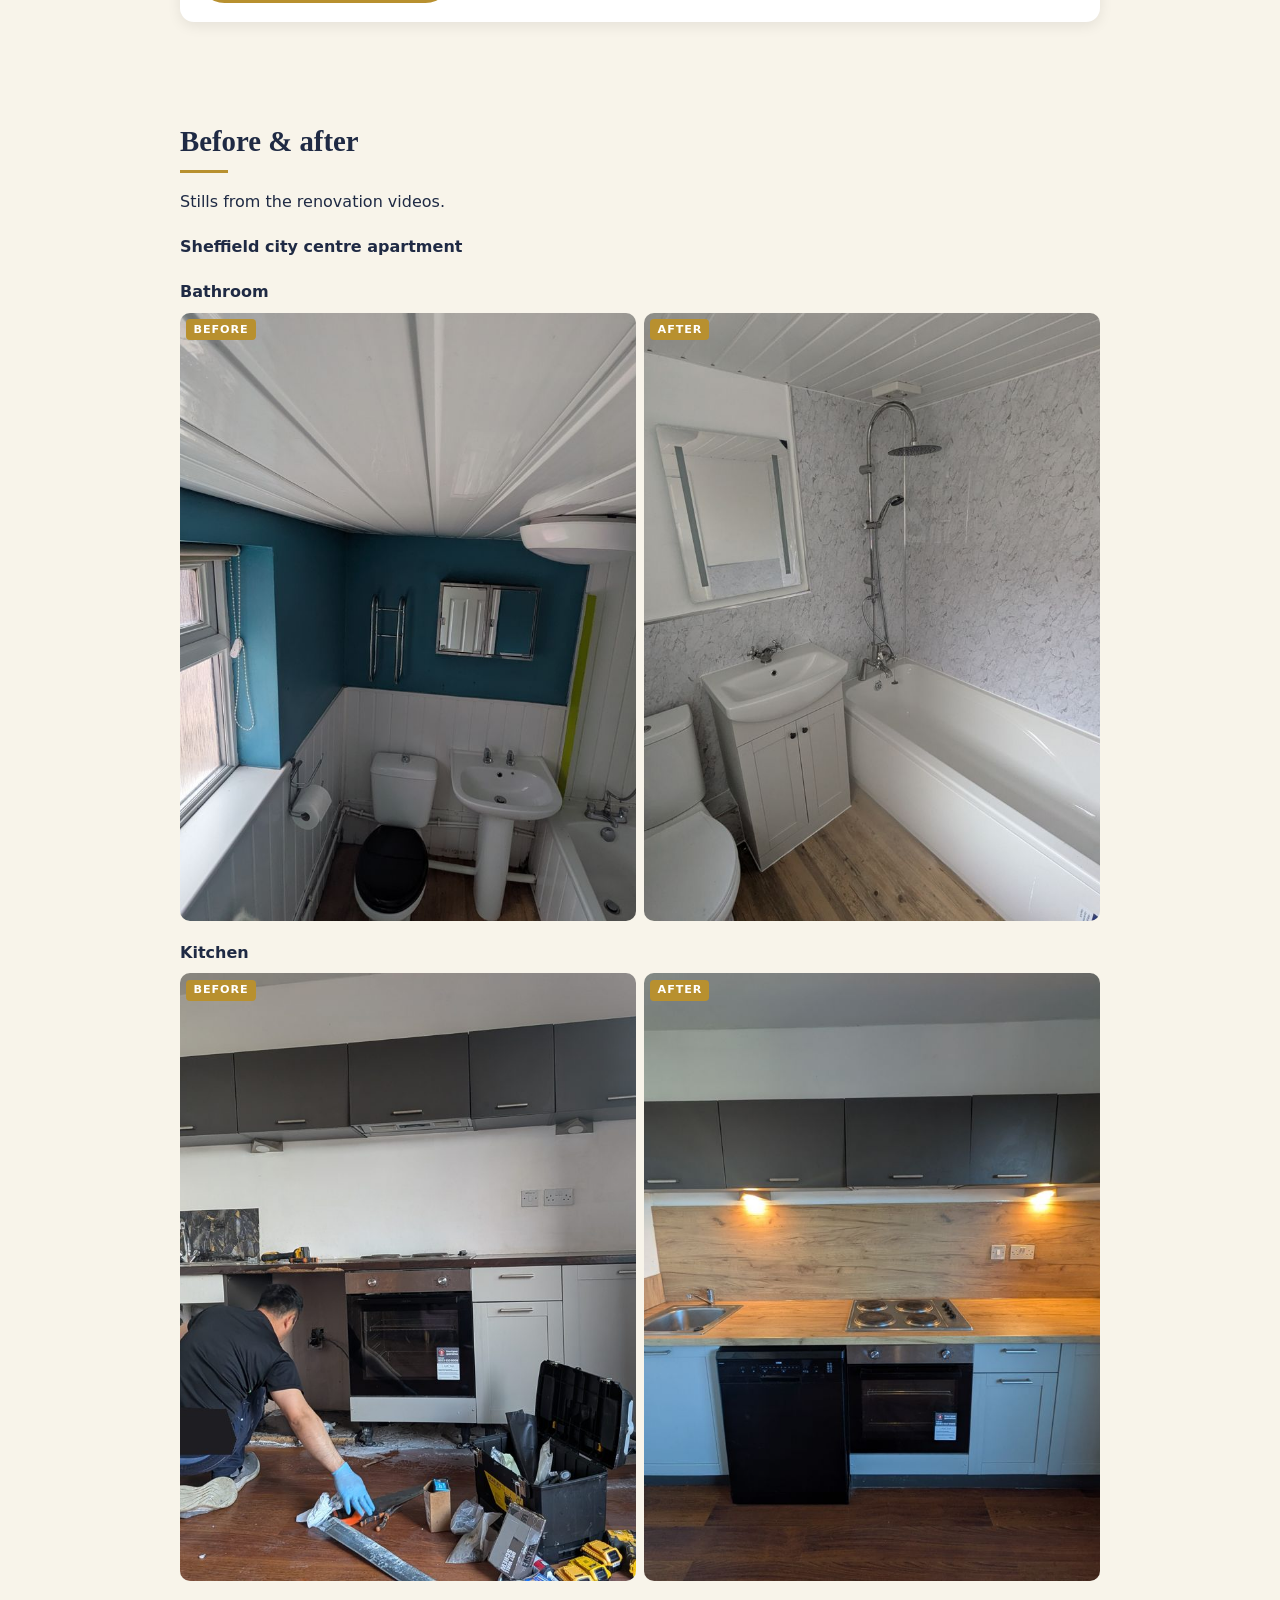
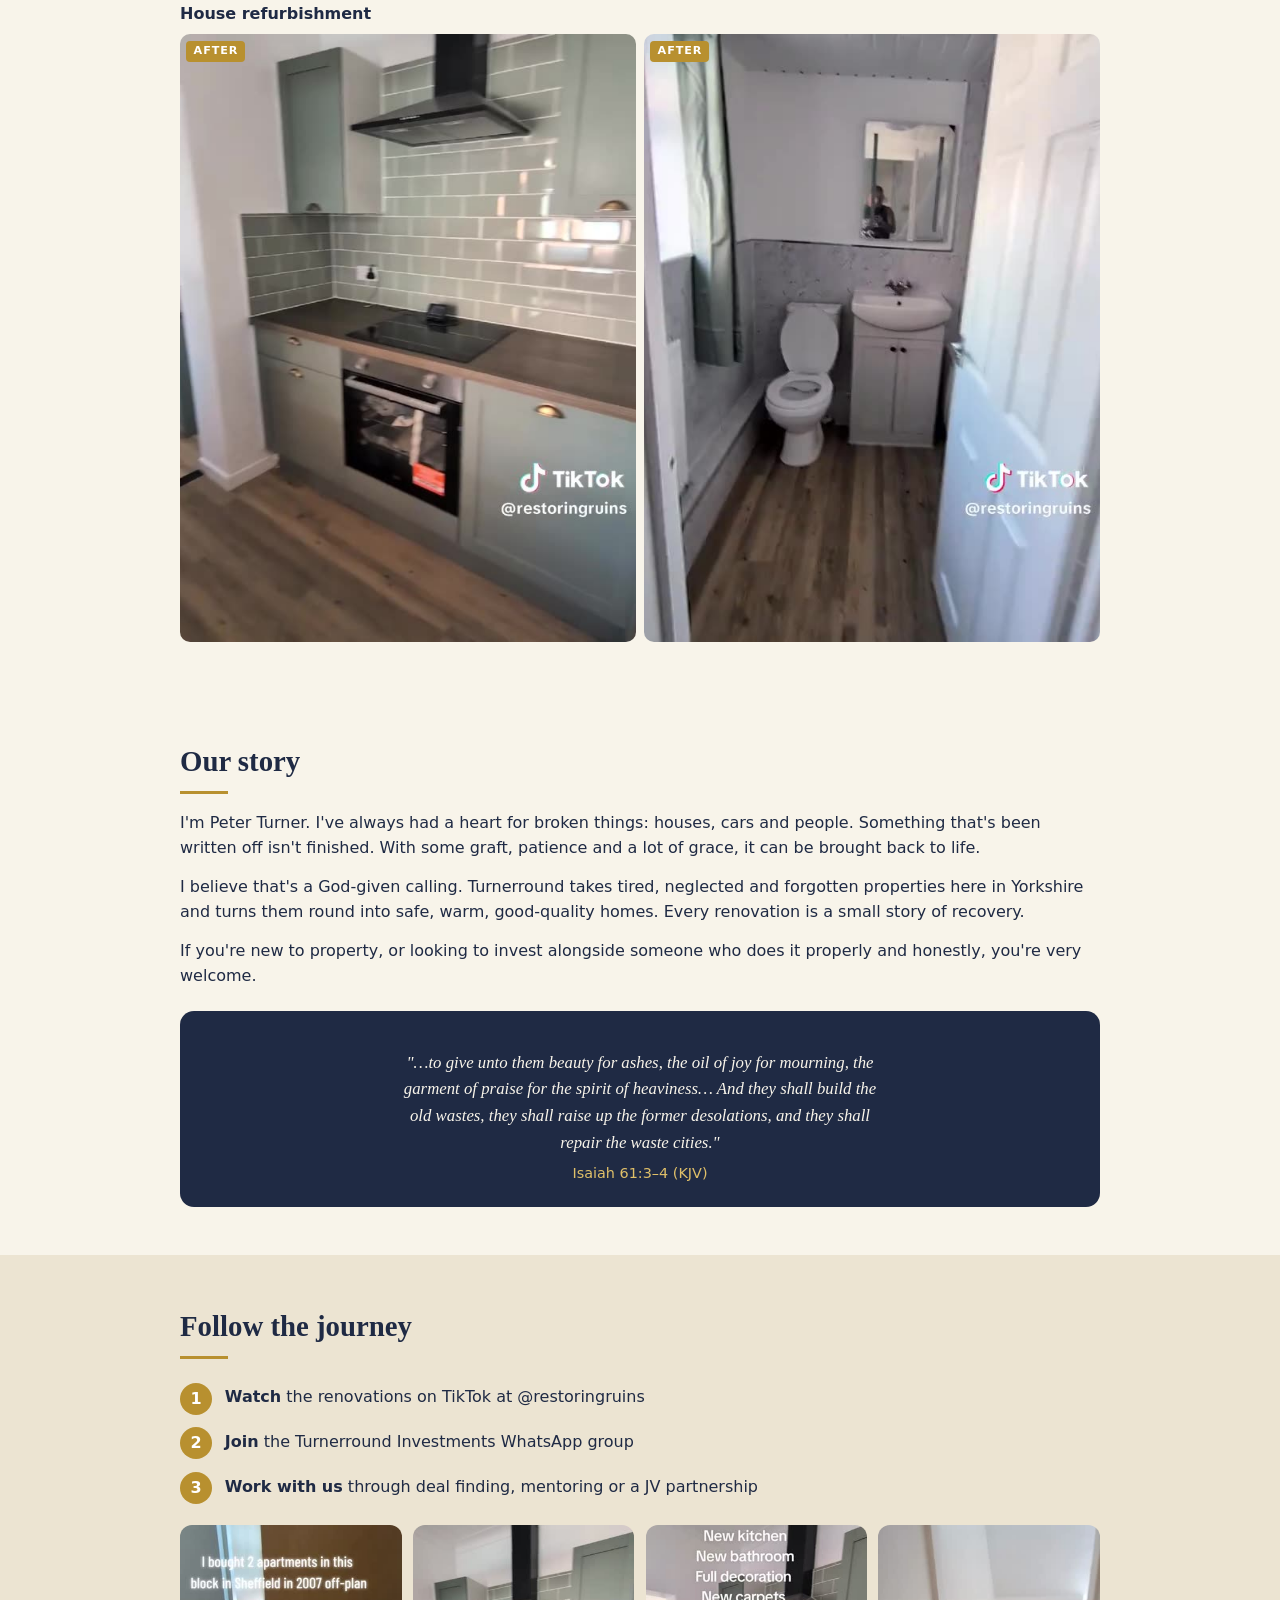
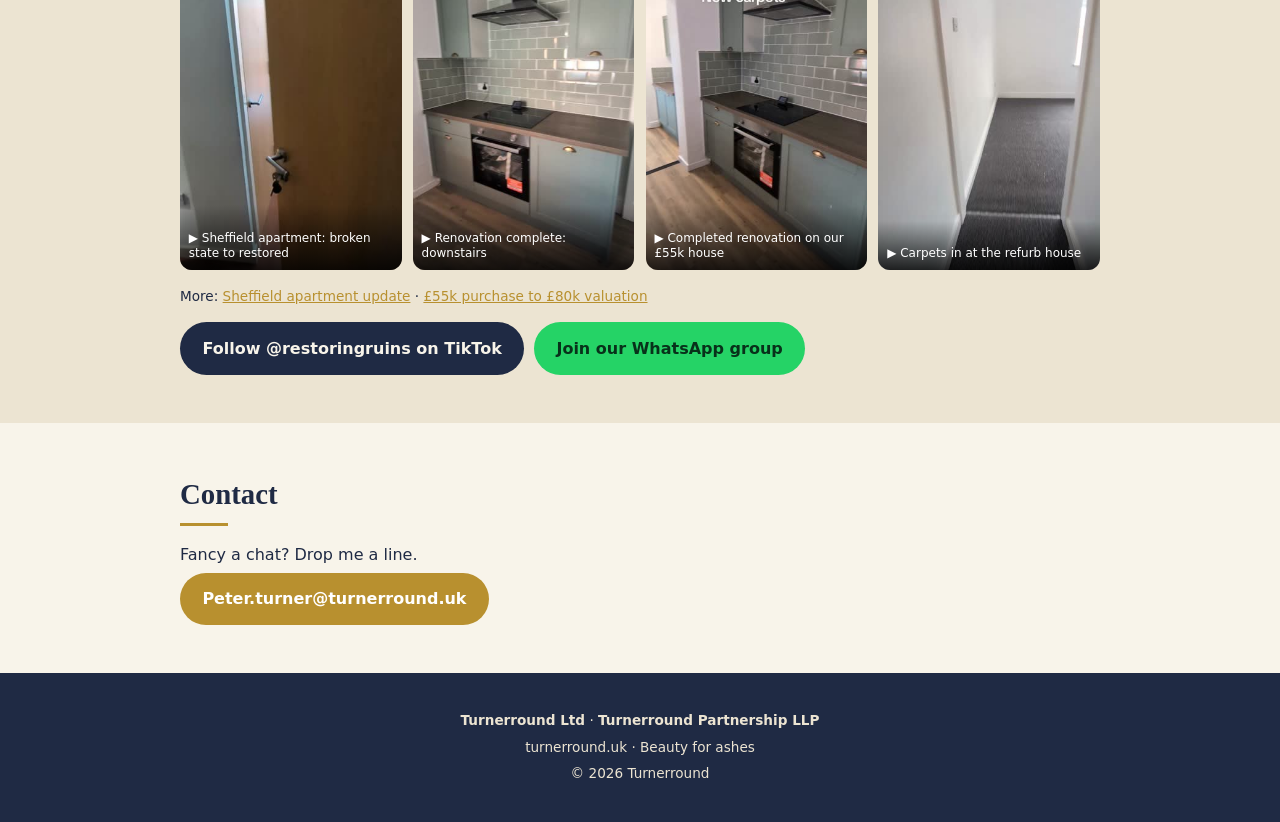
==== commit 6b2922f7: "Add property deal finding alongside the existing services. Show a one-off search at £20 and a weekly" ====
--- a/index.html
+++ b/index.html
@@ -1,7 +1,7 @@
 <!DOCTYPE html>
 <html lang="en-GB"><head><meta charset="utf-8"><meta name="viewport" content="width=device-width,initial-scale=1">
 <title>Turnerround | Property investment &amp; renovation, South Yorkshire</title>
-<meta name="description" content="Turnerround: restoring ruined houses in South Yorkshire. Renovation stories, mentoring and JV partnerships.">
+<meta name="description" content="Turnerround: restoring ruined houses in South Yorkshire. Renovation, deal finding, mentoring and JV partnerships.">
 <link rel="icon" type="image/png" href="img/favicon.png">
 <link rel="apple-touch-icon" href="img/apple-touch-icon.png">
 <style>
@@ -36,6 +36,8 @@
 .logo-badge.sm img{width:110px}
 .offers{display:grid;gap:1rem}@media(min-width:700px){.offers{grid-template-columns:1fr 1fr}}
 .offer{background:#fff;border-radius:14px;padding:1.1rem 1.1rem 1.2rem;box-shadow:0 4px 14px rgba(0,0,0,.08);border-top:4px solid var(--ember)}.offer h3{margin-bottom:.3rem}
+.offer.span{grid-column:1/-1}.prices{display:grid;gap:.7rem;margin:.85rem 0 .15rem}@media(min-width:700px){.prices{grid-template-columns:1fr 1fr}}
+.price{background:var(--cream);border-radius:10px;padding:.9rem 1rem}.price .amount{font-family:Georgia,serif;font-size:1.7rem;font-weight:700;line-height:1.1;color:var(--ember);display:block}.price .per{font-size:.95rem}.price strong{display:block;margin-top:.25rem}.price p{font-size:.9rem;margin-top:.15rem}
 .scripture{background:var(--ash);color:var(--cream);border-radius:14px;padding:1.4rem;margin-top:1.4rem;text-align:center}
 .nav a{margin-left:.7rem}
 .strip{display:grid;grid-template-columns:repeat(5,minmax(0,1fr));grid-template-rows:minmax(0,1fr);overflow:hidden;gap:2px;background:var(--ember);padding-bottom:2px;height:130px}.strip img{width:100%;height:100%;object-fit:cover;display:block;min-width:0}@media(min-width:700px){.strip{height:220px;gap:3px;padding-bottom:3px}}
@@ -60,6 +62,7 @@
 <div class="offer"><h3>Renovations</h3><p>We take tired, neglected and forgotten properties and turn them round into safe, warm, good-quality homes.</p><a class="btn t" href="#before-after">See the work</a></div>
 <div class="offer"><h3>Mentoring</h3><p>Starting out in property? I'll share what I've learned, mistakes and all: finding deals, managing builders, refurb budgets and doing it with integrity.</p><a class="btn e" href="mailto:Peter.turner@turnerround.uk?subject=Mentoring%20enquiry">Ask about mentoring</a></div>
 <div class="offer"><h3>Investor community</h3><p>Follow the renovations on TikTok and join the Turnerround Investments WhatsApp group.</p><a class="btn w" href="https://chat.whatsapp.com/LIhRfJvyXiQB11U30ed2JP" target="_blank" rel="noopener">Join WhatsApp group</a></div>
+<div class="offer span"><h3>Property deal finding</h3><p>Want the deals found for you? I run bespoke searches for renovation and buy, refurbish, refinance (BRR) properties. Each search shows live properties, comparable sold prices on the same road, and the refinance numbers, so you can see whether a deal stacks up.</p><div class="prices"><div class="price"><span class="amount">£20</span><strong>One-off search</strong><p>A single search, delivered to you.</p></div><div class="price"><span class="amount">£50<span class="per">/month</span></span><strong>Weekly search</strong><p>A fresh search delivered every week.</p></div></div><a class="btn e" href="mailto:Peter.turner@turnerround.uk?subject=Deal%20finding%20enquiry">Enquire about a search</a></div>
 </div></div></section>
 <section id="before-after"><div class="wrap"><h2>Before &amp; after</h2>
 <p style="margin-bottom:1rem">Stills from the renovation videos.</p>
@@ -77,7 +80,7 @@
 <p style="margin-top:.8rem">If you're new to property, or looking to invest alongside someone who does it properly and honestly, you're very welcome.</p>
 <div class="scripture"><p class="verse">"…to give unto them beauty for ashes, the oil of joy for mourning, the garment of praise for the spirit of heaviness… And they shall build the old wastes, they shall raise up the former desolations, and they shall repair the waste cities."</p><p class="ref">Isaiah 61:3–4 (KJV)</p></div></div></section>
 <section id="follow" class="alt"><div class="wrap"><h2>Follow the journey</h2>
-<ol class="steps"><li><b>Watch</b> the renovations on TikTok at @restoringruins</li><li><b>Join</b> the Turnerround Investments WhatsApp group</li><li><b>Work with us</b> through mentoring or a JV partnership</li></ol>
+<ol class="steps"><li><b>Watch</b> the renovations on TikTok at @restoringruins</li><li><b>Join</b> the Turnerround Investments WhatsApp group</li><li><b>Work with us</b> through deal finding, mentoring or a JV partnership</li></ol>
 <div class="ttgrid"><a class="tt" href="https://www.tiktok.com/@restoringruins/video/7697686761236925718" target="_blank" rel="noopener"><img src="img/gallery/tt-7697686761236925718.jpg" alt="" loading="lazy"><span>▶ Sheffield apartment: broken state to restored</span></a><a class="tt" href="https://www.tiktok.com/@restoringruins/video/7680427005292186902" target="_blank" rel="noopener"><img src="img/gallery/tt-7680427005292186902.jpg" alt="" loading="lazy"><span>▶ Renovation complete: downstairs</span></a><a class="tt" href="https://www.tiktok.com/@restoringruins/video/7680300066338278678" target="_blank" rel="noopener"><img src="img/gallery/tt-7680300066338278678.jpg" alt="" loading="lazy"><span>▶ Completed renovation on our £55k house</span></a><a class="tt" href="https://www.tiktok.com/@restoringruins/video/7675671522433862934" target="_blank" rel="noopener"><img src="img/gallery/tt-7675671522433862934.jpg" alt="" loading="lazy"><span>▶ Carpets in at the refurb house</span></a></div><p class="small">More: <a href="https://www.tiktok.com/@restoringruins/video/7692518369119030550" target="_blank" rel="noopener">Sheffield apartment update</a> · <a href="https://www.tiktok.com/@restoringruins/video/7686686514251648278" target="_blank" rel="noopener">£55k purchase to £80k valuation</a></p><a class="btn t" href="https://www.tiktok.com/@restoringruins" target="_blank" rel="noopener">Follow @restoringruins on TikTok</a>
 <a class="btn w" href="https://chat.whatsapp.com/LIhRfJvyXiQB11U30ed2JP" target="_blank" rel="noopener">Join our WhatsApp group</a></div></section>
 <section id="contact"><div class="wrap"><h2>Contact</h2><p>Fancy a chat? Drop me a line.</p><a class="btn e" href="mailto:Peter.turner@turnerround.uk">Peter.turner@turnerround.uk</a></div></section>
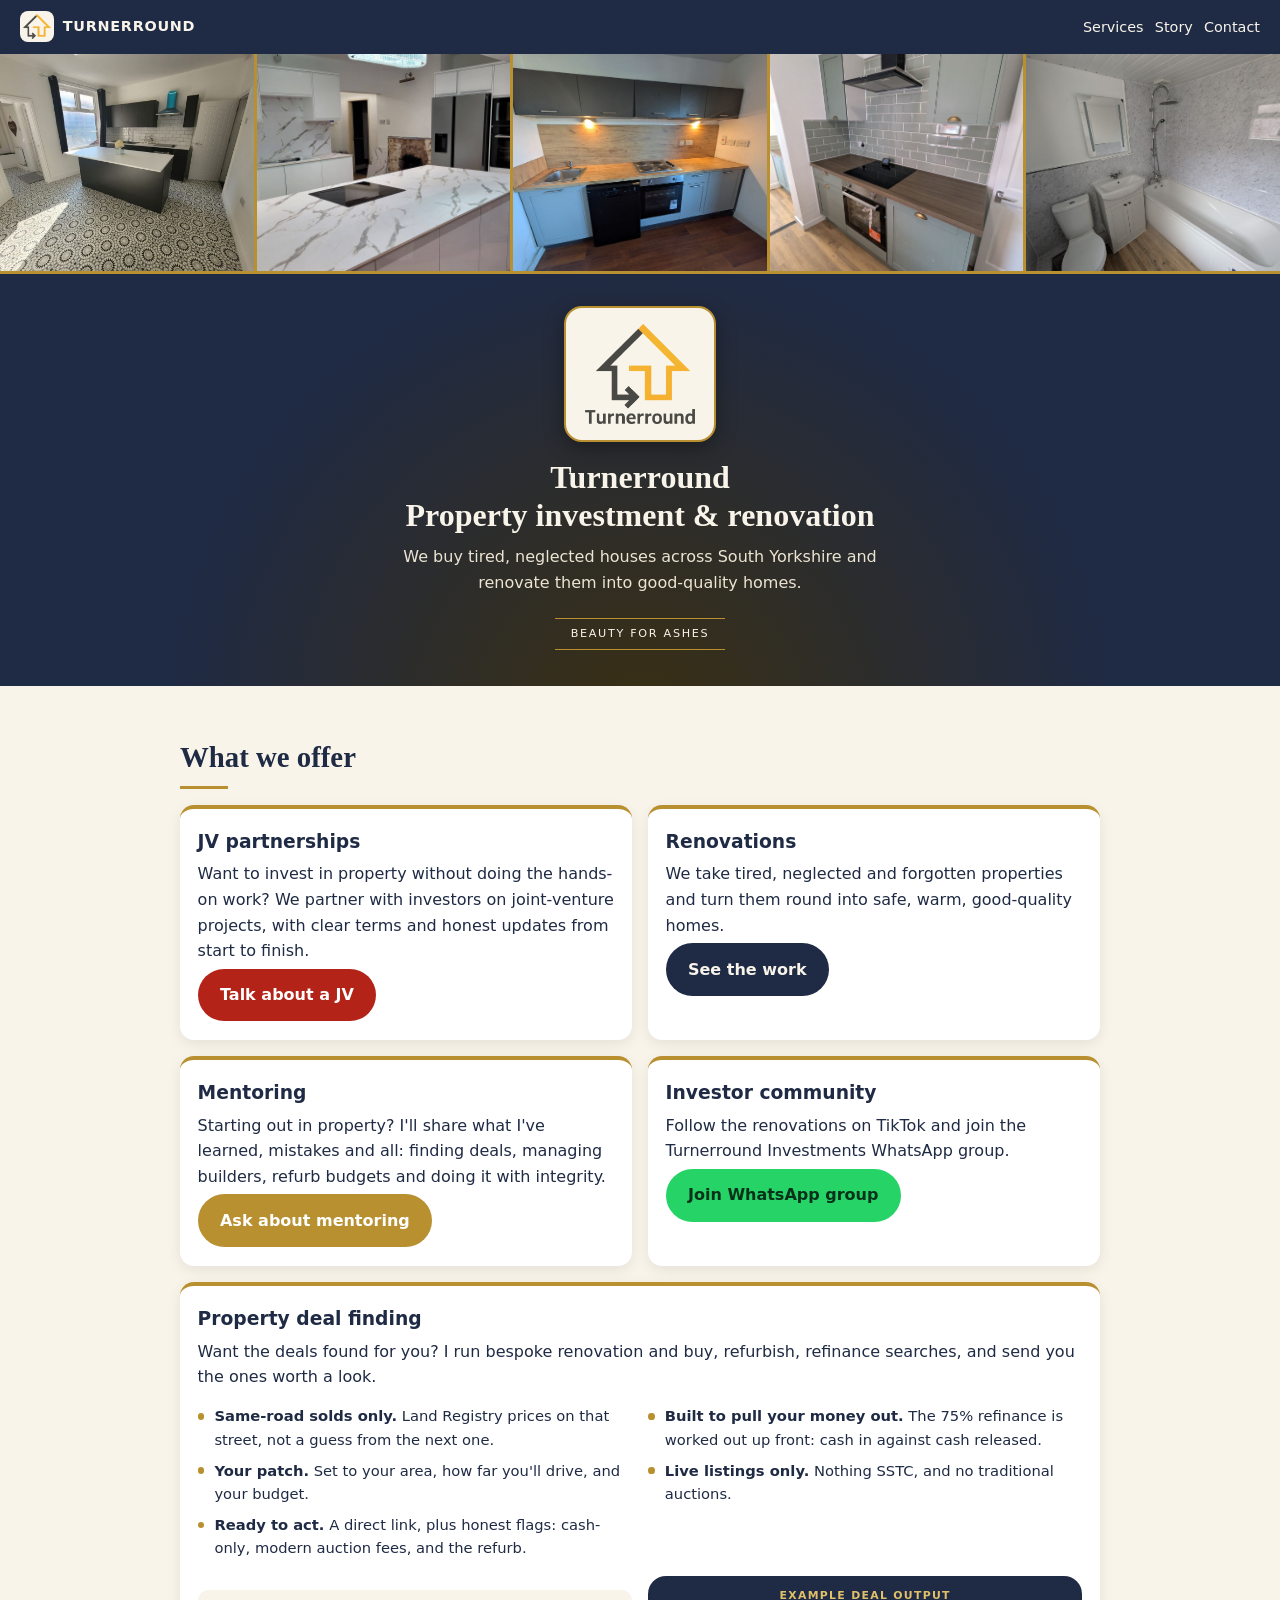
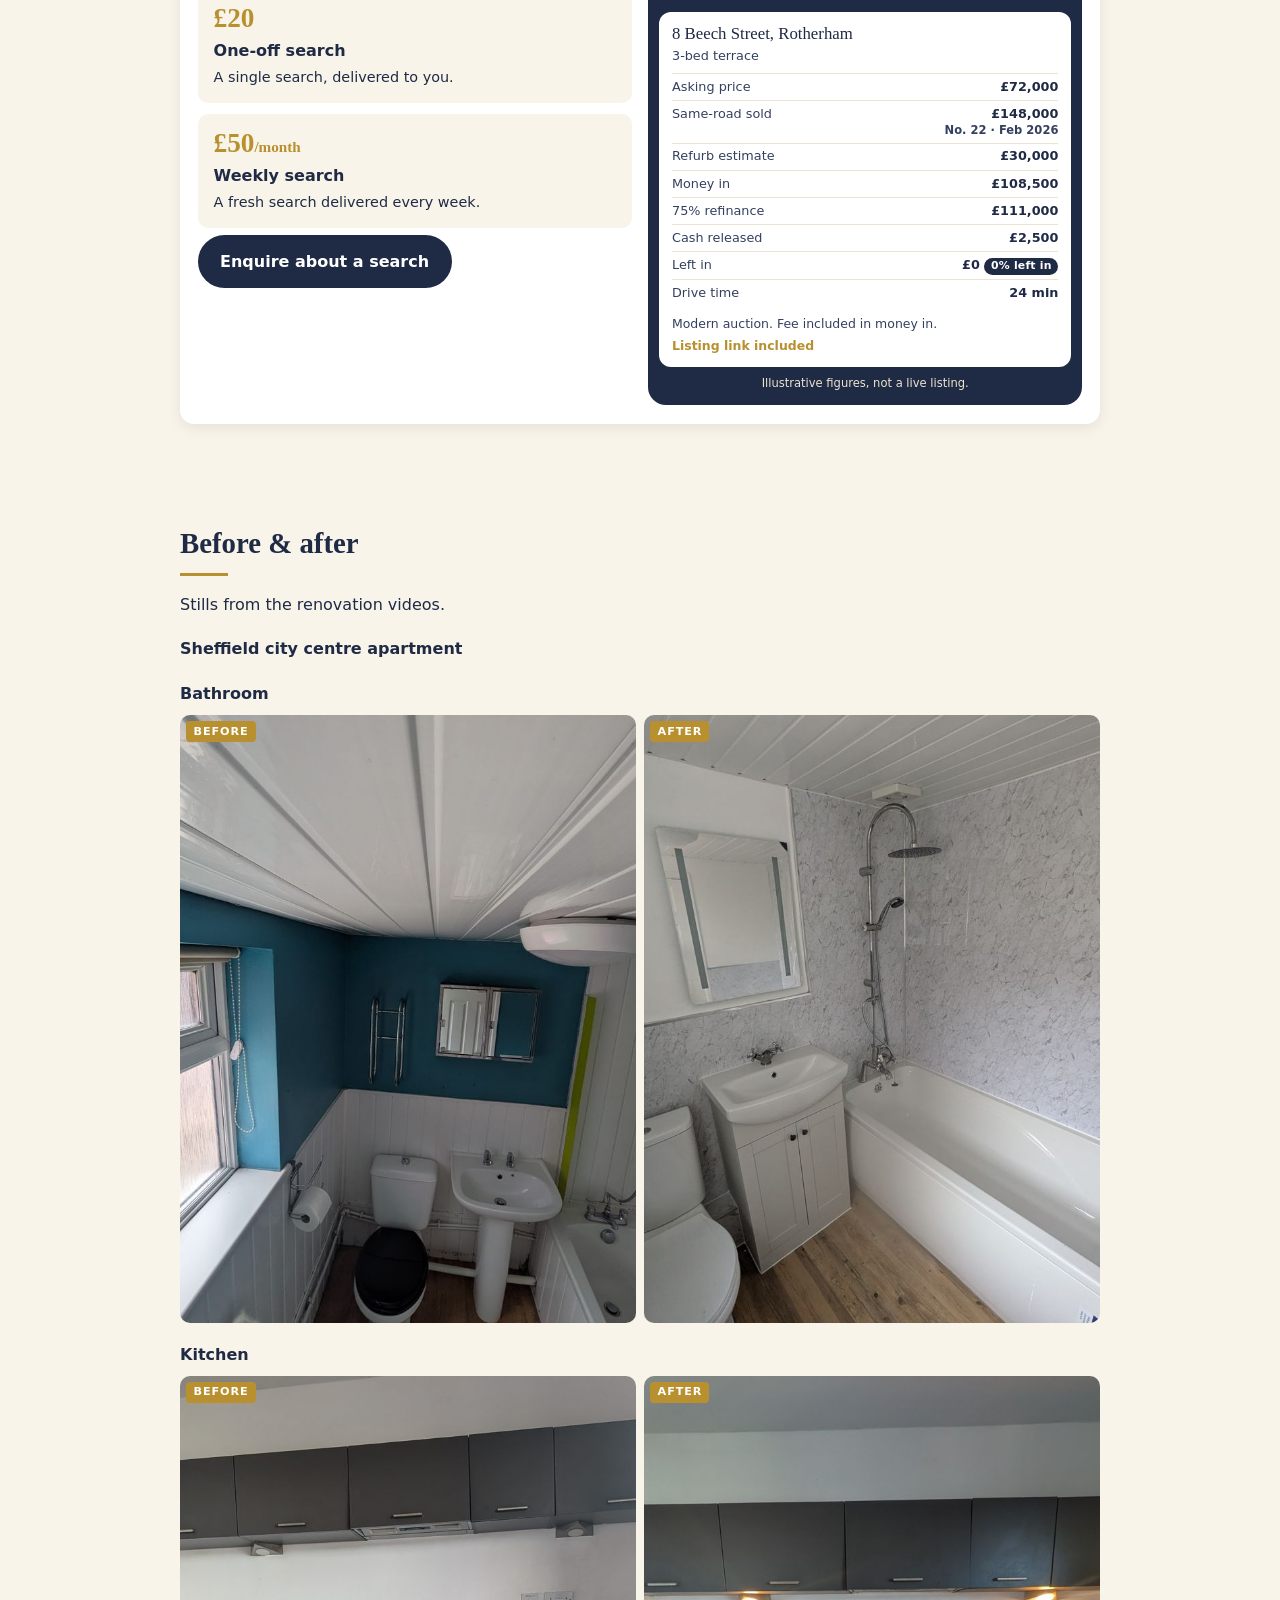
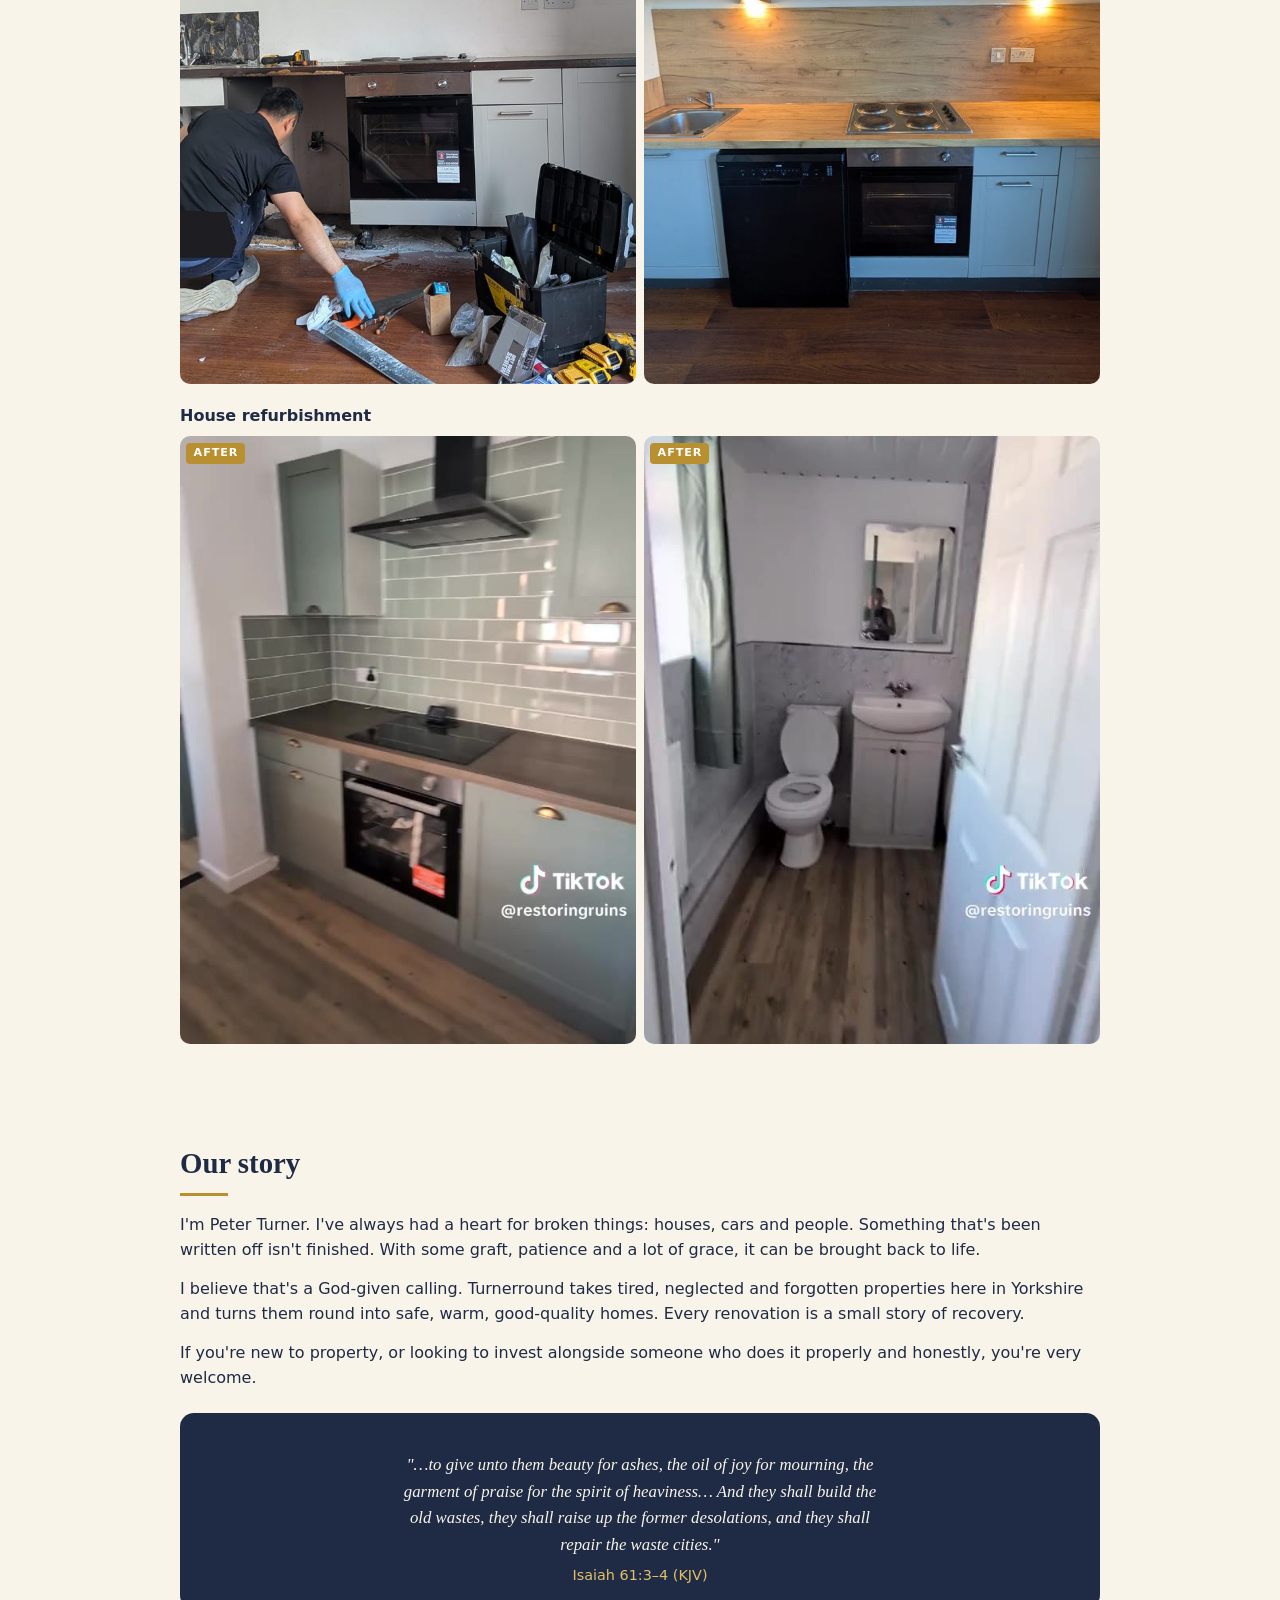
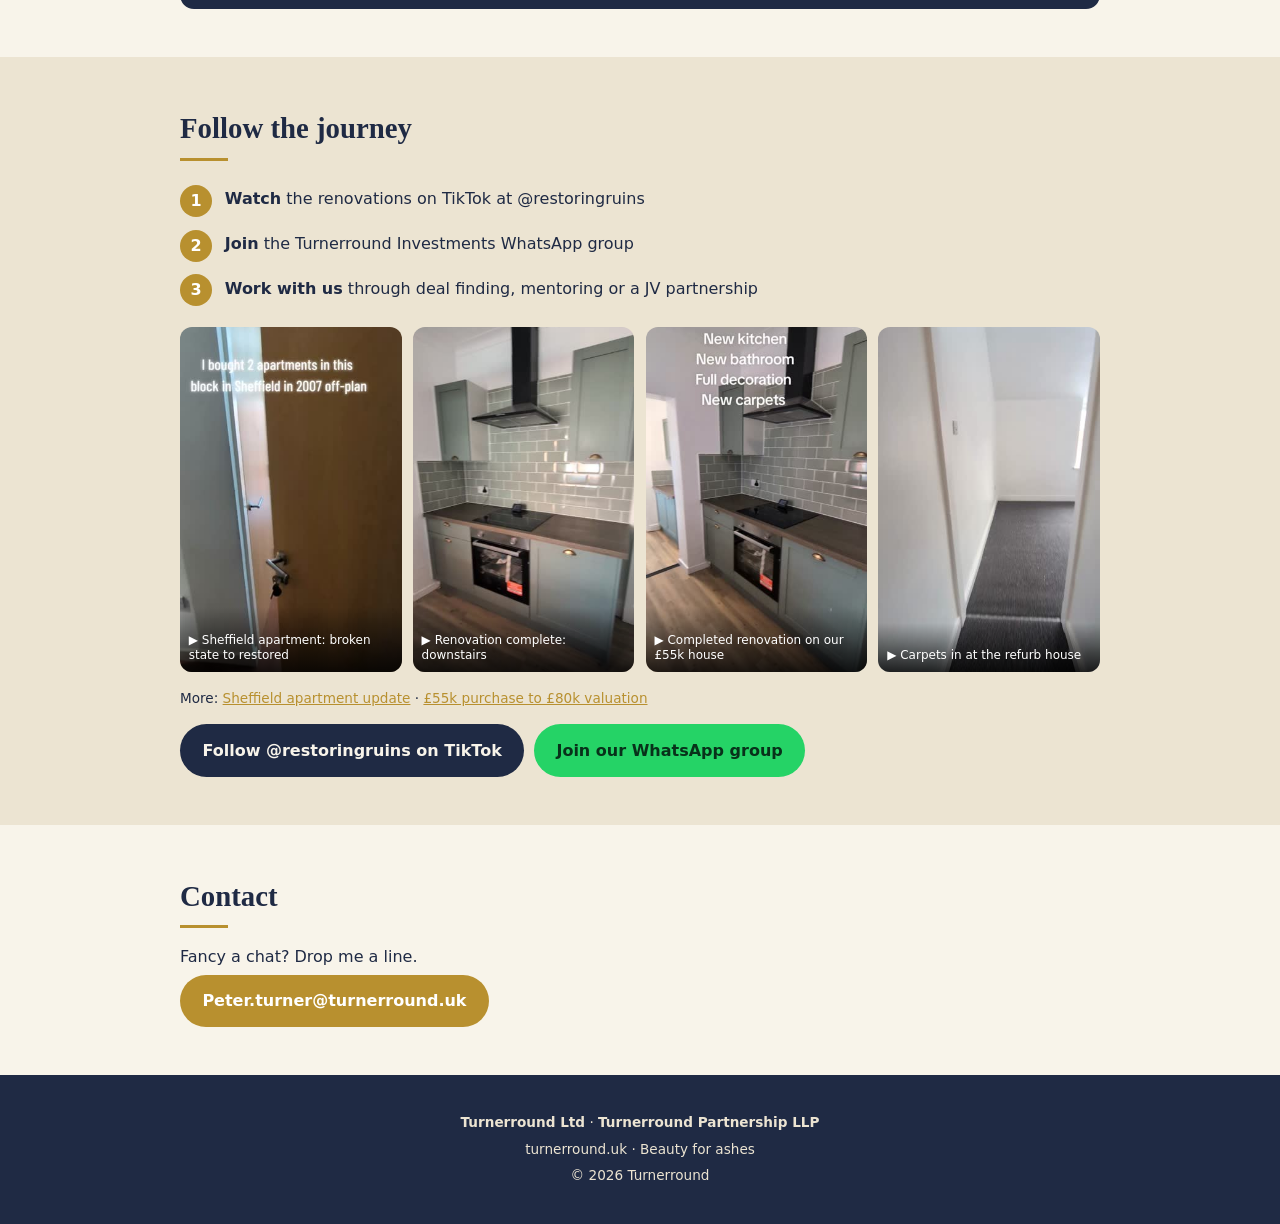
==== commit 743ed832: "Add deal-finding selling points, an example output, and button colours. The JV enquiry is red and th" ====
--- a/index.html
+++ b/index.html
@@ -24,6 +24,9 @@
 .tag{display:inline-block;background:var(--ember);color:#fff;font-size:.7rem;font-weight:700;padding:.15rem .5rem;border-radius:4px;margin-bottom:.4rem}
 .btn{display:inline-block;padding:.85rem 1.4rem;border-radius:999px;font-weight:700;text-decoration:none;margin:.3rem .3rem 0 0}
 .btn.e{background:var(--ember);color:#fff}.btn.w{background:#25d366;color:#08311a}.btn.t{background:var(--ash);color:var(--cream)}
+.btn.blue,.btn.red{color:#fff;transition:background-color .15s ease}
+.btn.blue{background:var(--ash)}.btn.blue:hover,.btn.blue:focus-visible{background:#3e5688;color:#fff}
+.btn.red{background:#b42318}.btn.red:hover,.btn.red:focus-visible{background:#8e1a14;color:#fff}
 .steps{counter-reset:s;list-style:none;padding:0}.steps li{counter-increment:s;padding:.6rem 0 .6rem 2.8rem;position:relative}
 .steps li::before{content:counter(s);position:absolute;left:0;top:.5rem;width:2rem;height:2rem;border-radius:50%;background:var(--ember);color:#fff;text-align:center;line-height:2rem;font-weight:700}
 footer{background:var(--ash);color:var(--cream2);padding:2rem 0;font-size:.85rem;text-align:center}footer p{margin:.3rem 0}
@@ -38,6 +41,19 @@
 .offer{background:#fff;border-radius:14px;padding:1.1rem 1.1rem 1.2rem;box-shadow:0 4px 14px rgba(0,0,0,.08);border-top:4px solid var(--ember)}.offer h3{margin-bottom:.3rem}
 .offer.span{grid-column:1/-1}.prices{display:grid;gap:.7rem;margin:.85rem 0 .15rem}@media(min-width:700px){.prices{grid-template-columns:1fr 1fr}}
 .price{background:var(--cream);border-radius:10px;padding:.9rem 1rem}.price .amount{font-family:Georgia,serif;font-size:1.7rem;font-weight:700;line-height:1.1;color:var(--ember);display:block}.price .per{font-size:.95rem}.price strong{display:block;margin-top:.25rem}.price p{font-size:.9rem;margin-top:.15rem}
+.usps{list-style:none;padding:0;margin:.9rem 0 0;display:grid;gap:.45rem 1rem}@media(min-width:700px){.usps{grid-template-columns:1fr 1fr}}
+.usps li{position:relative;padding-left:1.05rem;font-size:.92rem}.usps li::before{content:"";position:absolute;left:0;top:.55rem;width:.42rem;height:.42rem;border-radius:50%;background:var(--ember)}
+.deal-row{display:flex;flex-direction:column;gap:1rem;margin-top:1rem}.sample{order:-1}
+@media(min-width:700px){.deal-row{display:grid;grid-template-columns:1fr 1fr;align-items:start}.sample{order:0}.deal-buy .prices{grid-template-columns:1fr}}
+.sample{background:var(--ash);color:var(--cream);border-radius:18px;padding:.7rem .7rem .8rem}
+.sample-label{margin:0 0 .45rem;text-align:center;font-size:.68rem;font-weight:700;letter-spacing:.12em;text-transform:uppercase;color:var(--ember2)}
+.phone{background:#fff;color:var(--ash);border-radius:12px;padding:.75rem .8rem .65rem}
+.phone .ptitle{font-family:Georgia,serif;font-size:1.05rem;line-height:1.25;margin:0}.phone .ptype{margin:.1rem 0 0;font-size:.8rem;color:var(--ash2)}
+.phone dl{margin:.4rem 0 0}.phone dl div{display:flex;justify-content:space-between;align-items:baseline;gap:.6rem;padding:.3rem 0;border-top:1px solid var(--cream2);font-size:.8rem;line-height:1.3}
+.phone dt{color:var(--ash2)}.phone dd{margin:0;font-weight:700;text-align:right}.phone dd span{display:block;font-weight:600;font-size:.72rem;color:var(--ash2)}
+.phone .flag{margin:.45rem 0 0;font-size:.78rem;color:var(--ash2)}.phone .linkline{margin:.15rem 0 0;font-size:.78rem;font-weight:700;color:var(--ember)}
+.pill{display:inline-block;background:var(--ash);color:#fff;font-style:normal;font-size:.68rem;font-weight:700;letter-spacing:.02em;padding:.08rem .42rem;border-radius:999px}
+.sample-note{margin:.45rem 0 0;text-align:center;font-size:.72rem;color:var(--cream2)}
 .scripture{background:var(--ash);color:var(--cream);border-radius:14px;padding:1.4rem;margin-top:1.4rem;text-align:center}
 .nav a{margin-left:.7rem}
 .strip{display:grid;grid-template-columns:repeat(5,minmax(0,1fr));grid-template-rows:minmax(0,1fr);overflow:hidden;gap:2px;background:var(--ember);padding-bottom:2px;height:130px}.strip img{width:100%;height:100%;object-fit:cover;display:block;min-width:0}@media(min-width:700px){.strip{height:220px;gap:3px;padding-bottom:3px}}
@@ -58,11 +74,11 @@
 <span class="strap">Beauty for ashes</span>
 </section>
 <section id="offer"><div class="wrap"><h2>What we offer</h2><div class="offers">
-<div class="offer"><h3>JV partnerships</h3><p>Want to invest in property without doing the hands-on work? We partner with investors on joint-venture projects, with clear terms and honest updates from start to finish.</p><a class="btn e" href="mailto:Peter.turner@turnerround.uk?subject=JV%20partnership%20enquiry">Talk about a JV</a></div>
+<div class="offer"><h3>JV partnerships</h3><p>Want to invest in property without doing the hands-on work? We partner with investors on joint-venture projects, with clear terms and honest updates from start to finish.</p><a class="btn red" href="mailto:Peter.turner@turnerround.uk?subject=JV%20partnership%20enquiry">Talk about a JV</a></div>
 <div class="offer"><h3>Renovations</h3><p>We take tired, neglected and forgotten properties and turn them round into safe, warm, good-quality homes.</p><a class="btn t" href="#before-after">See the work</a></div>
 <div class="offer"><h3>Mentoring</h3><p>Starting out in property? I'll share what I've learned, mistakes and all: finding deals, managing builders, refurb budgets and doing it with integrity.</p><a class="btn e" href="mailto:Peter.turner@turnerround.uk?subject=Mentoring%20enquiry">Ask about mentoring</a></div>
 <div class="offer"><h3>Investor community</h3><p>Follow the renovations on TikTok and join the Turnerround Investments WhatsApp group.</p><a class="btn w" href="https://chat.whatsapp.com/LIhRfJvyXiQB11U30ed2JP" target="_blank" rel="noopener">Join WhatsApp group</a></div>
-<div class="offer span"><h3>Property deal finding</h3><p>Want the deals found for you? I run bespoke searches for renovation and buy, refurbish, refinance (BRR) properties. Each search shows live properties, comparable sold prices on the same road, and the refinance numbers, so you can see whether a deal stacks up.</p><div class="prices"><div class="price"><span class="amount">£20</span><strong>One-off search</strong><p>A single search, delivered to you.</p></div><div class="price"><span class="amount">£50<span class="per">/month</span></span><strong>Weekly search</strong><p>A fresh search delivered every week.</p></div></div><a class="btn e" href="mailto:Peter.turner@turnerround.uk?subject=Deal%20finding%20enquiry">Enquire about a search</a></div>
+<div class="offer span"><h3>Property deal finding</h3><p>Want the deals found for you? I run bespoke renovation and buy, refurbish, refinance searches, and send you the ones worth a look.</p><ul class="usps"><li><b>Same-road solds only.</b> Land Registry prices on that street, not a guess from the next one.</li><li><b>Built to pull your money out.</b> The 75% refinance is worked out up front: cash in against cash released.</li><li><b>Your patch.</b> Set to your area, how far you'll drive, and your budget.</li><li><b>Live listings only.</b> Nothing SSTC, and no traditional auctions.</li><li><b>Ready to act.</b> A direct link, plus honest flags: cash-only, modern auction fees, and the refurb.</li></ul><div class="deal-row"><div class="deal-buy"><div class="prices"><div class="price"><span class="amount">£20</span><strong>One-off search</strong><p>A single search, delivered to you.</p></div><div class="price"><span class="amount">£50<span class="per">/month</span></span><strong>Weekly search</strong><p>A fresh search delivered every week.</p></div></div><a class="btn blue" href="mailto:Peter.turner@turnerround.uk?subject=Deal%20finding%20enquiry">Enquire about a search</a></div><aside class="sample"><p class="sample-label">Example deal output</p><div class="phone"><p class="ptitle">8 Beech Street, Rotherham</p><p class="ptype">3-bed terrace</p><dl><div><dt>Asking price</dt><dd>£72,000</dd></div><div><dt>Same-road sold</dt><dd>£148,000<span>No. 22 · Feb 2026</span></dd></div><div><dt>Refurb estimate</dt><dd>£30,000</dd></div><div><dt>Money in</dt><dd>£108,500</dd></div><div><dt>75% refinance</dt><dd>£111,000</dd></div><div><dt>Cash released</dt><dd>£2,500</dd></div><div><dt>Left in</dt><dd>£0 <em class="pill">0% left in</em></dd></div><div><dt>Drive time</dt><dd>24 min</dd></div></dl><p class="flag">Modern auction. Fee included in money in.</p><p class="linkline">Listing link included</p></div><p class="sample-note">Illustrative figures, not a live listing.</p></aside></div></div>
 </div></div></section>
 <section id="before-after"><div class="wrap"><h2>Before &amp; after</h2>
 <p style="margin-bottom:1rem">Stills from the renovation videos.</p>
